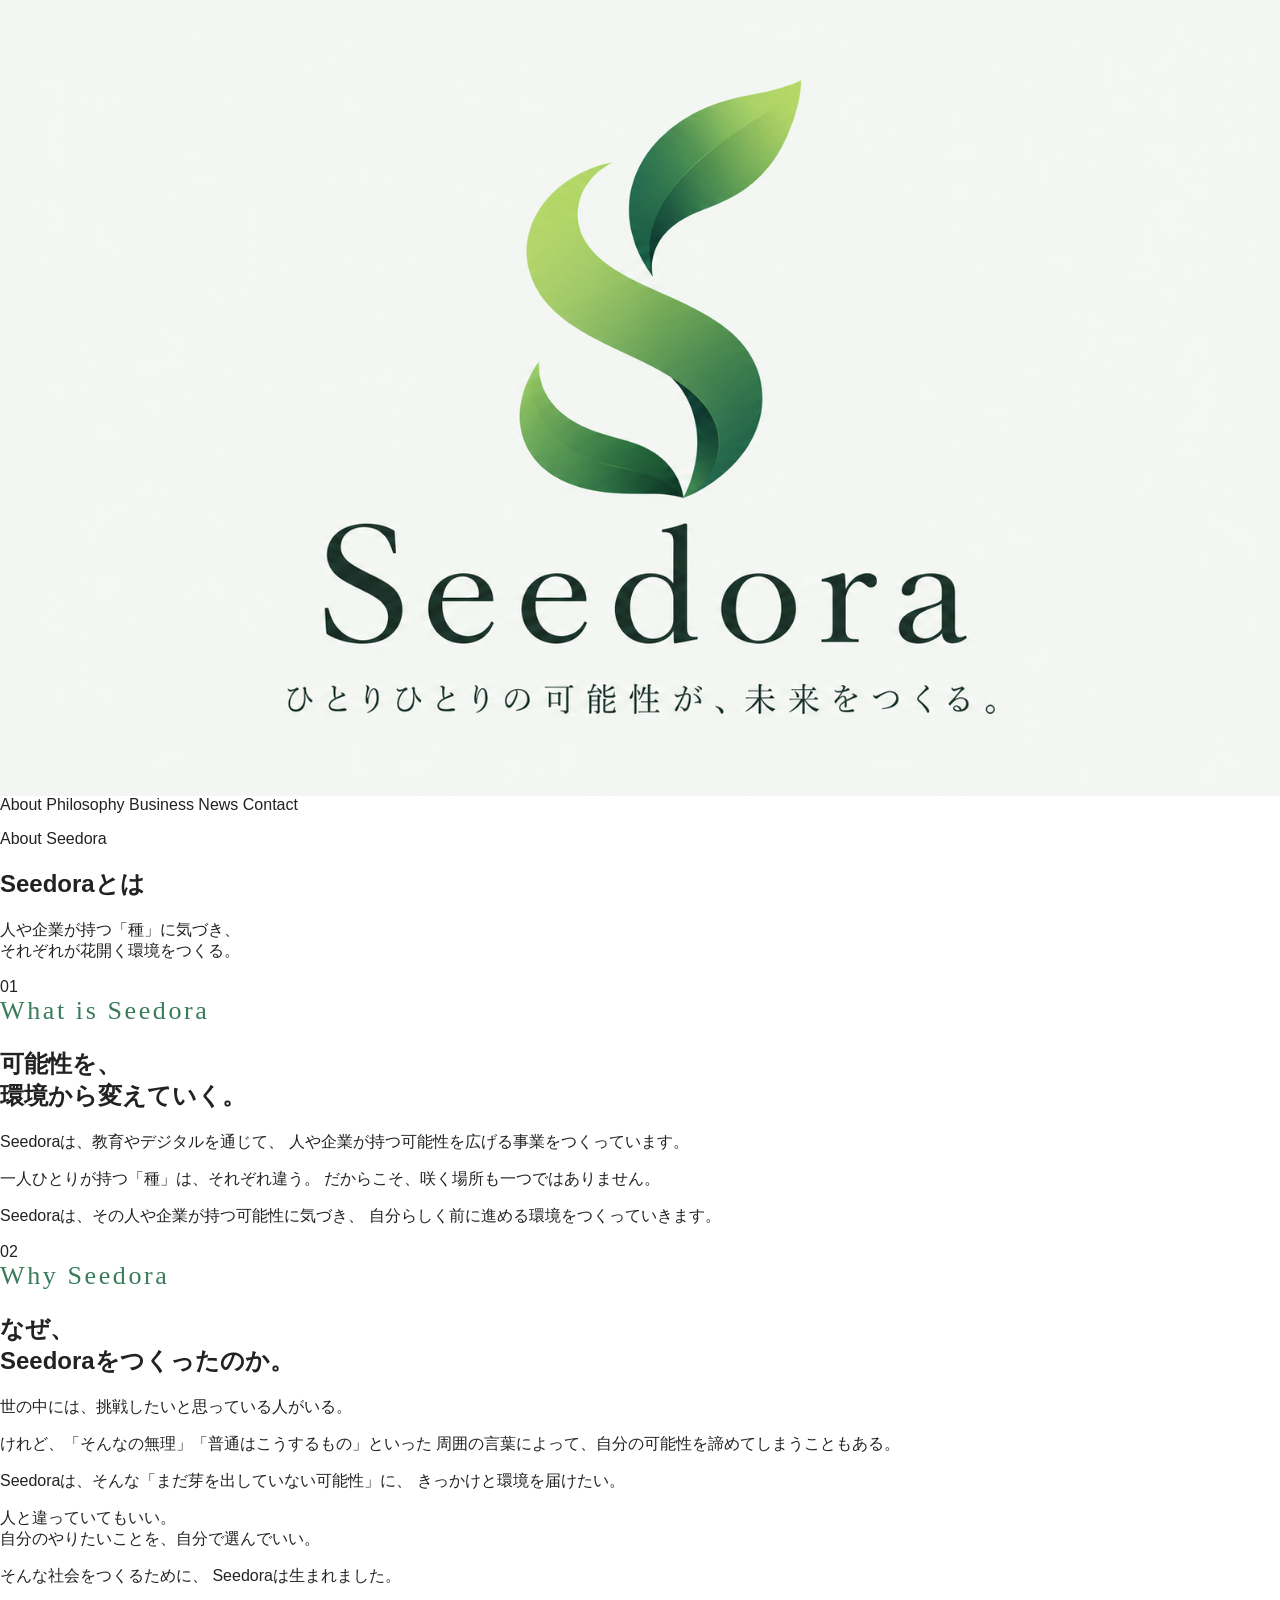
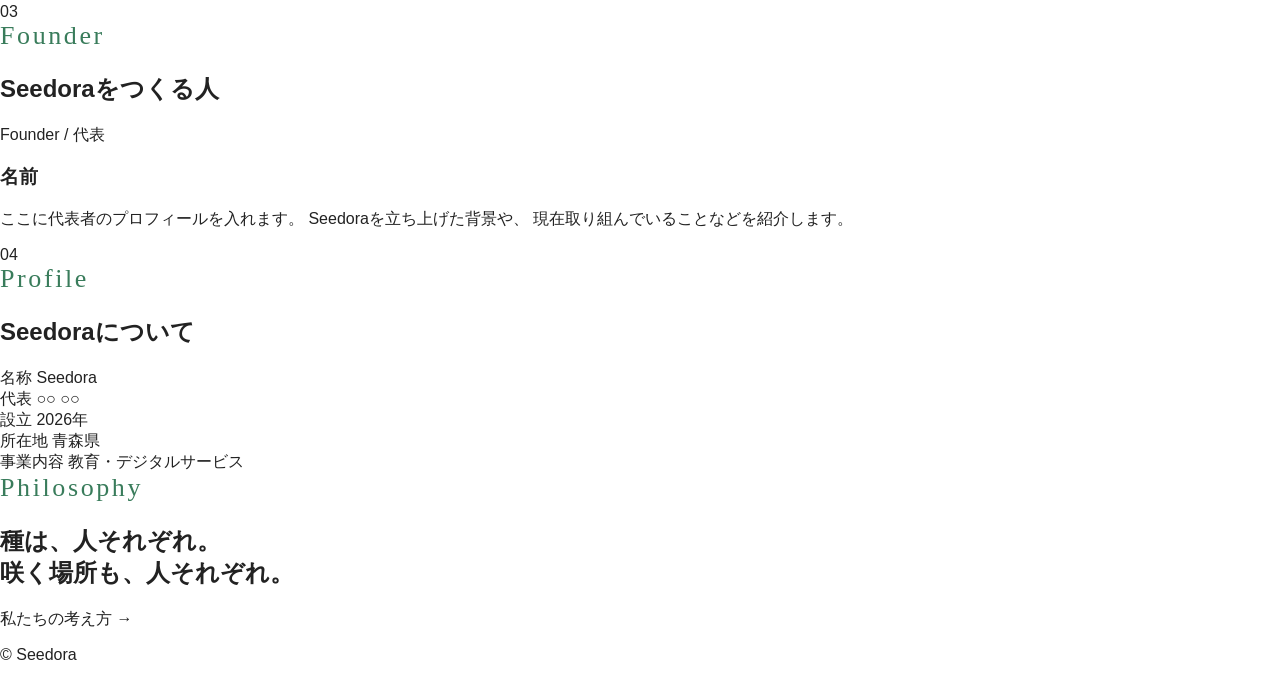
==== about.html @ c8c4588a "Create about.html" ====
<!DOCTYPE html>
<html lang="ja">

<head>
    <meta charset="UTF-8">

    <meta
        name="viewport"
        content="width=device-width, initial-scale=1.0"
    >

    <title>Seedoraとは｜Seedora</title>

    <meta
        name="description"
        content="Seedoraとは。人や企業が持つ可能性に気づき、それぞれが花開く環境をつくるSeedoraについて紹介します。"
    >

    <link rel="stylesheet" href="style.css">
</head>


<body>

    <!-- ==============================
         Header
    ============================== -->

    <header class="site-header">

        <a href="index.html" class="site-logo">
            <img
                src="images/seedora-logo.png"
                alt="Seedora"
            >
        </a>

        <nav class="site-nav">

            <a href="about.html">About</a>

            <a href="philosophy.html">
                Philosophy
            </a>

            <a href="business.html">
                Business
            </a>

            <a href="news.html">
                News
            </a>

            <a href="contact.html">
                Contact
            </a>

        </nav>

    </header>


    <main>

        <!-- ==============================
             About Hero
        ============================== -->

        <section class="about-hero">

            <p class="about-hero-label">
                About Seedora
            </p>

            <h1>
                Seedoraとは
            </h1>

            <p class="about-hero-lead">
                人や企業が持つ「種」に気づき、<br>
                それぞれが花開く環境をつくる。
            </p>

        </section>


        <!-- ==============================
             What is Seedora
        ============================== -->

        <section class="about-intro">

            <div class="about-section-number">
                01
            </div>

            <div class="about-intro-content">

                <p class="section-label">
                    What is Seedora
                </p>

                <h2>
                    可能性を、<br>
                    環境から変えていく。
                </h2>

                <div class="about-text">

                    <p>
                        Seedoraは、教育やデジタルを通じて、
                        人や企業が持つ可能性を広げる事業をつくっています。
                    </p>

                    <p>
                        一人ひとりが持つ「種」は、それぞれ違う。
                        だからこそ、咲く場所も一つではありません。
                    </p>

                    <p>
                        Seedoraは、その人や企業が持つ可能性に気づき、
                        自分らしく前に進める環境をつくっていきます。
                    </p>

                </div>

            </div>

        </section>


        <!-- ==============================
             Why Seedora
        ============================== -->

        <section class="about-why">

            <div class="about-section-number">
                02
            </div>

            <div class="about-why-content">

                <p class="section-label">
                    Why Seedora
                </p>

                <h2>
                    なぜ、<br>
                    Seedoraをつくったのか。
                </h2>

                <div class="about-story">

                    <p>
                        世の中には、挑戦したいと思っている人がいる。
                    </p>

                    <p>
                        けれど、「そんなの無理」「普通はこうするもの」といった
                        周囲の言葉によって、自分の可能性を諦めてしまうこともある。
                    </p>

                    <p>
                        Seedoraは、そんな「まだ芽を出していない可能性」に、
                        きっかけと環境を届けたい。
                    </p>

                    <p>
                        人と違っていてもいい。<br>
                        自分のやりたいことを、自分で選んでいい。
                    </p>

                    <p>
                        そんな社会をつくるために、
                        Seedoraは生まれました。
                    </p>

                </div>

            </div>

        </section>


        <!-- ==============================
             Founder
        ============================== -->

        <section class="about-founder">

            <div class="about-section-number">
                03
            </div>

            <div class="about-founder-content">

                <p class="section-label">
                    Founder
                </p>

                <h2>
                    Seedoraをつくる人
                </h2>

                <div class="founder-profile">

                    <div class="founder-image">

                        <!-- 後で画像を入れる -->

                    </div>

                    <div class="founder-info">

                        <p class="founder-role">
                            Founder / 代表
                        </p>

                        <h3>
                            名前
                        </h3>

                        <p class="founder-text">
                            ここに代表者のプロフィールを入れます。
                            Seedoraを立ち上げた背景や、
                            現在取り組んでいることなどを紹介します。
                        </p>

                    </div>

                </div>

            </div>

        </section>


        <!-- ==============================
             Profile
        ============================== -->

        <section class="about-profile">

            <div class="about-section-number">
                04
            </div>

            <div class="about-profile-content">

                <p class="section-label">
                    Profile
                </p>

                <h2>
                    Seedoraについて
                </h2>

                <div class="profile-table">

                    <div class="profile-row">
                        <span>名称</span>
                        <span>Seedora</span>
                    </div>

                    <div class="profile-row">
                        <span>代表</span>
                        <span>○○ ○○</span>
                    </div>

                    <div class="profile-row">
                        <span>設立</span>
                        <span>2026年</span>
                    </div>

                    <div class="profile-row">
                        <span>所在地</span>
                        <span>青森県</span>
                    </div>

                    <div class="profile-row">
                        <span>事業内容</span>
                        <span>教育・デジタルサービス</span>
                    </div>

                </div>

            </div>

        </section>


        <!-- ==============================
             Philosophy Link
        ============================== -->

        <section class="about-philosophy-link">

            <p class="section-label">
                Philosophy
            </p>

            <h2>
                種は、人それぞれ。<br>
                咲く場所も、人それぞれ。
            </h2>

            <a
                href="philosophy.html"
                class="about-link"
            >
                私たちの考え方
                <span>→</span>
            </a>

        </section>

    </main>


    <!-- ==============================
         Footer
    ============================== -->

    <footer class="site-footer">

        <p>
            © Seedora
        </p>

    </footer>


</body>

</html>
---- style.css ----
/* ==============================
   RESET
============================== */

* {
    box-sizing: border-box;
}

html {
    scroll-behavior: smooth;
}

body {
    margin: 0;
    padding: 0;

    font-family:
        -apple-system,
        BlinkMacSystemFont,
        "Helvetica Neue",
        Arial,
        sans-serif;

    color: #222;
    background: #fff;
}

a {
    color: inherit;
    text-decoration: none;
}

img {
    max-width: 100%;
    display: block;
}



/* ==============================
   HEADER
============================== */

.header {
    position: relative;

    width: 100%;
    height: 76px;

    display: flex;
    align-items: center;

    padding: 0 6%;

    background:#f4f7f3;

    z-index: 1000;
}


.logo img {
    width: 120px;
}


.navigation {
    margin-left: auto;

    display: flex;
    align-items: center;

    gap: 30px;
}


.navigation a {
    font-size: 12px;
    letter-spacing: 0.08em;

    color: #333;

    transition: 0.3s ease;
}


.navigation a:hover {
    color: #397c5b;
}


.header-button {
    margin-left: 30px;

    display: flex;
    align-items: center;
    gap: 15px;

    padding: 10px 18px;

    border: 1px solid #397c5b;
    border-radius: 999px;

    color: #397c5b;

    font-size: 12px;

    transition: 0.3s ease;
}


.header-button:hover {
    background: #397c5b;
    color: #fff;
}


.header-button span {
    font-size: 15px;
}



/* ==============================
   MOBILE MENU
============================== */

.menu-button {
    display: none;

    margin-left: auto;

    width: 42px;
    height: 42px;

    border: none;
    background: transparent;

    padding: 8px;
}


.menu-button span {
    display: block;

    width: 100%;
    height: 1px;

    margin: 6px 0;

    background: #333;
}


.mobile-menu {
    display: none;
}



/* ==============================
   HERO
============================== */

.hero {
    position: relative;

    width: 100%;
    overflow: hidden;
}


.hero picture {
    display: block;
}


.hero picture img {
    width: 100%;
    height: auto;
}


.hero-buttons {
    position: absolute;

    left: 7%;
    bottom: 8%;

    display: flex;

    gap: 14px;
}


.button {
    display: flex;
    align-items: center;
    justify-content: space-between;

    min-width: 180px;

    padding: 13px 20px;

    border-radius: 999px;

    font-size: 12px;

    transition: 0.3s ease;
}


.button span {
    margin-left: 20px;
    font-size: 17px;
}


.button-primary {
    background: #397c5b;
    color: #fff;
}


.button-primary:hover {
    background: #2f684c;
}


.button-secondary {
    background: rgba(255,255,255,0.9);

    border: 1px solid #777;

    color: #333;
}


.button-secondary:hover {
    background: #fff;
}



/* ==============================
   COMMON
============================== */

.section-label {
    margin: 0 0 22px;

    font-family:
        Georgia,
        "Times New Roman",
        serif;

    font-size: 26px;
    font-weight: 400;

    letter-spacing: 0.1em;

    color: #397c5b;
}


.text-link,
.section-more,
.contact-button {
    display: inline-flex;
    align-items: center;
    gap: 20px;

    padding: 11px 18px;

    border: 1px solid #777;
    border-radius: 999px;

    font-size: 12px;

    transition: 0.3s ease;
}


.text-link:hover,
.section-more:hover,
.contact-button:hover {
    background: #397c5b;
    border-color: #397c5b;
    color: #fff;
}
/* ==============================
   ABOUT
============================== */

.home-about {
    position: relative;
    width: 100%;
    height: 720px;
    overflow: hidden;
}


/* ------------------------------
   Image
------------------------------ */

.home-about-image {
    position: absolute;
    inset: 0;

    display: block;

    width: 100%;
    height: 100%;

    z-index: 1;
}

.home-about-image img {
    width: 100%;
    height: 100%;

    display: block;

    object-fit: cover;
}


/* ------------------------------
   Overlay
------------------------------ */

.home-about-overlay {
    position: absolute;
    inset: 0;

    background:
        linear-gradient(
            90deg,
            rgba(0, 0, 0, 0.52) 0%,
            rgba(0, 0, 0, 0.25) 45%,
            rgba(0, 0, 0, 0.05) 100%
        );

    z-index: 2;
}


/* ------------------------------
   Number
------------------------------ */

.about-number {
    position: absolute;

    top: 55px;
    left: 6%;

    font-family:
        Georgia,
        "Times New Roman",
        serif;

    font-size: 16px;

    color: #fff;

    letter-spacing: 0.1em;

    z-index: 5;
}


/* ------------------------------
   Content
------------------------------ */

.home-about-content {
    position: absolute;

    left: 10%;
    top: 50%;

    transform: translateY(-50%);

    z-index: 5;

    color: #fff;
}


/* Label */

.home-about-content .section-label {
    margin: 0 0 25px;

    font-family:
        Georgia,
        "Times New Roman",
        serif;

    font-size: 16px;

    letter-spacing: 0.18em;

    color: #fff;
}


/* Heading */

.home-about-content h2 {
    margin: 0;

    font-family:
        Georgia,
        "Times New Roman",
        serif;

    font-size: clamp(42px, 5vw, 68px);

    line-height: 1.3;

    font-weight: 400;

    color: #fff;
}


/* Lead */

.home-about-content .about-lead {
    margin: 30px 0 0;

    font-size: 15px;

    line-height: 2;

    color: #fff;
}


/* ------------------------------
   Button
------------------------------ */

.home-about-content .about-more {
    display: flex;

    align-items: center;
    justify-content: space-between;

    width: 230px;

    margin-top: 40px;

    padding: 17px 22px;

    border: 1px solid rgba(255, 255, 255, 0.8);

    color: #fff;

    text-decoration: none;

    font-size: 13px;

    letter-spacing: 0.08em;

    transition: 0.3s ease;
}

.home-about-content .about-more span {
    font-size: 19px;

    transition: transform 0.3s ease;
}

.home-about-content .about-more:hover {
    background: #fff;

    color: #397c5b;
}

.home-about-content .about-more:hover span {
    transform: translateX(6px);
}


/* ==============================
   MOBILE
============================== */

@media (max-width: 768px) {

    .home-about {
        height: 680px;
    }


    .home-about-overlay {
        background:
            linear-gradient(
                180deg,
                rgba(0, 0, 0, 0.12) 0%,
                rgba(0, 0, 0, 0.28) 40%,
                rgba(0, 0, 0, 0.68) 100%
            );
    }


    .about-number {
        top: 30px;
        left: 25px;

        font-size: 14px;
    }


    .home-about-content {
        left: 25px;
        right: 25px;

        top: auto;
        bottom: 55px;

        transform: none;
    }


    .home-about-content .section-label {
        margin-bottom: 18px;

        font-size: 13px;
    }


    .home-about-content h2 {
        font-size: 38px;

        line-height: 1.35;
    }


    .home-about-content .about-lead {
        margin-top: 20px;

        font-size: 13px;

        line-height: 1.8;
    }


    .home-about-content .about-more {
        width: 100%;

        margin-top: 28px;

        padding: 17px 20px;
    }

}

/* ==================================================
   PHILOSOPHY
================================================== */

.home-philosophy {

    position: relative;

    width: 100%;

    min-height: 850px;

    padding: 100px 6% 110px;

    background: #f4f7f3;

    overflow: hidden;
}


/* ==================================================
   NUMBER
================================================== */

.philosophy-number {

    position: absolute;

    top: 35px;
    left: 6%;

    font-family:
        Georgia,
        "Times New Roman",
        serif;

    font-size: 16px;

    letter-spacing: 0.12em;

    color: #333;

    z-index: 10;
}


/* ==================================================
   IMAGE AREA
   PC：右側
================================================== */

.philosophy-images {

    position: absolute;

    top: 90px;
    right: 5%;

    width: 52%;

    height: 650px;

    z-index: 2;
}


/* ==================================================
   MAIN IMAGE
================================================== */

.philosophy-image-main {

    position: absolute;

    top: 0;
    right: 0;

    width: 82%;

    aspect-ratio: 3 / 2;

    overflow: hidden;
}


.philosophy-image-main img {

    display: block;

    width: 100%;
    height: 100%;

    object-fit: contain;
}


/* ==================================================
   LEFT SMALL IMAGE
================================================== */

.philosophy-image-left {

    position: absolute;

    top: 245px;
    left: 0;

    width: 43%;

    aspect-ratio: 1499 / 1049;

    overflow: hidden;

    z-index: 3;
}


.philosophy-image-left img {

    display: block;

    width: 100%;
    height: 100%;

    object-fit: contain;
}


/* ==================================================
   RIGHT SMALL IMAGE
================================================== */

.philosophy-image-right {

    position: absolute;

    top: 410px;
    right: 0;

    width: 43%;

    aspect-ratio: 1000 / 700;

    overflow: hidden;

    z-index: 4;
}


.philosophy-image-right img {

    display: block;

    width: 100%;
    height: 100%;

    object-fit: contain;
}


/* ==================================================
   CONTENT
   PC：左側
================================================== */

.home-philosophy-content {

    position: relative;

    z-index: 5;

    width: 43%;

    max-width: 600px;

    padding-top: 65px;
}


/* ==================================================
   LABEL
================================================== */

.home-philosophy-content .section-label {

    margin: 0 0 20px;

    font-family:
        Georgia,
        "Times New Roman",
        serif;

    font-size: 20px;

    letter-spacing: 0.15em;

    color: #397c5b;
}


/* ==================================================
   HEADING
================================================== */

.home-philosophy-content h2 {

    margin: 0;

    font-family:
        Georgia,
        "Times New Roman",
        serif;

    font-size: clamp(42px, 4.2vw, 64px);

    line-height: 1.4;

    font-weight: 400;

    letter-spacing: 0.02em;

    color: #222;
}


/* ==================================================
   LEAD
================================================== */

.philosophy-lead {

    margin: 30px 0 0;

    font-size: 15px;

    line-height: 2;

    color: #444;
}


/* ==================================================
   BUTTON
================================================== */

.philosophy-more {

    display: flex;

    align-items: center;

    justify-content: space-between;

    width: 310px;

    margin-top: 38px;

    padding: 18px 25px;

    border: 1px solid #397c5b;

    background: rgba(255,255,255,0.35);

    color: #397c5b;

    text-decoration: none;

    font-size: 13px;

    letter-spacing: 0.08em;

    transition: 0.3s ease;
}


.philosophy-more span {

    font-size: 21px;

    line-height: 1;
}


.philosophy-more:hover {

    background: #397c5b;

    color: #fff;
}


/* ==================================================
   MOBILE
================================================== */

@media (max-width: 768px) {


    /* ------------------------------------------
       SECTION
    ------------------------------------------ */

    .home-philosophy {

        width: 100%;

        min-height: auto;

        padding: 0 25px 60px;

        background: #f4f7f3;

        overflow: hidden;
    }


    /* ------------------------------------------
       NUMBER
    ------------------------------------------ */

    .philosophy-number {

        position: relative;

        top: auto;
        left: auto;

        padding-top: 8px;

        margin-bottom: 8px;

        font-size: 13px;
    }


    /* ------------------------------------------
       IMAGE AREA
    ------------------------------------------ */

    .philosophy-images {

        position: relative;

        top: auto;
        right: auto;

        width: 100%;

        height: 315px;

        margin: 0;

        display: block;
    }


    /* ------------------------------------------
       MAIN
    ------------------------------------------ */

    .philosophy-image-main {

        position: absolute;

        top: 0;
        right: 0;

        width: 92%;

        aspect-ratio: 3 / 2;

        overflow: hidden;

        z-index: 2;
    }


    /* ------------------------------------------
       LEFT
    ------------------------------------------ */

    .philosophy-image-left {

        position: absolute;

        top: 225px;
        left: 0;

        width: 48%;

        aspect-ratio: 1499 / 1049;

        overflow: hidden;

        z-index: 4;
    }


    /* ------------------------------------------
       RIGHT
    ------------------------------------------ */

    .philosophy-image-right {

        position: absolute;

        top: 225px;
        right: 0;

        width: 48%;

        aspect-ratio: 1000 / 700;

        overflow: hidden;

        z-index: 4;
    }


    /* ------------------------------------------
       IMAGES
    ------------------------------------------ */

    .philosophy-image-main img,
    .philosophy-image-left img,
    .philosophy-image-right img {

        display: block;

        width: 100%;
        height: 100%;

        object-fit: contain;
    }


    /* ------------------------------------------
       CONTENT
    ------------------------------------------ */

    .home-philosophy-content {

        position: relative;

        z-index: 10;

        width: 100%;

        max-width: none;

        margin: 35px 0 0;

        padding: 0;
    }


    /* ------------------------------------------
       LABEL
    ------------------------------------------ */

    .home-philosophy-content .section-label {

        margin: 0 0 10px;

        font-size: 14px;

        letter-spacing: 0.15em;

        color: #397c5b;
    }


    /* ------------------------------------------
       HEADING
    ------------------------------------------ */

    .home-philosophy-content h2 {

        margin: 0;

        font-size: 32px;

        line-height: 1.45;

        letter-spacing: 0.02em;
    }


    /* ------------------------------------------
       LEAD
    ------------------------------------------ */

    .philosophy-lead {

        margin-top: 15px;

        font-size: 12px;

        line-height: 1.8;
    }


    /* ------------------------------------------
       BUTTON
    ------------------------------------------ */

    .philosophy-more {

        width: 100%;

        margin-top: 20px;

        padding: 15px 18px;

        font-size: 12px;
    }

}

/* ==============================
   BUSINESS
============================== */

.home-business {
    width: 100%;
    padding: 100px 6% 110px;
    background: #f4f7f3;
}


/* ==============================
   Business Header
============================== */

.business-header {
    max-width: 1100px;
    margin: 0 auto 55px;
}

.business-header .section-label {
    margin: 0 0 18px;

    font-family: Georgia, "Times New Roman", serif;
    font-size: 18px;
    letter-spacing: 0.15em;

    color: #397c5b;
}

.business-header h2 {
    margin: 0;

    font-family: Georgia, "Times New Roman", serif;
    font-size: 46px;
    line-height: 1.4;
    font-weight: 400;

    color: #222;
}

.business-lead {
    margin: 22px 0 0;

    color: #555;
    font-size: 14px;
    line-height: 2;
}


/* ==============================
   Business Cards
============================== */

.business-cards {
    max-width: 1100px;
    margin: 0 auto;

    display: grid;
    grid-template-columns: repeat(2, minmax(0, 1fr));

    gap: 60px;
}


/* ==============================
   Business Item
============================== */

.business-card {
    width: 100%;

    background: transparent;

    border: none;

    overflow: visible;

    transition: none;
}


/* ==============================
   Image
============================== */

.business-image {
    width: 100%;

    aspect-ratio: 16 / 9;

    overflow: hidden;

    background: #f4f7f3;
}

.business-image img {
    display: block;

    width: 100%;
    height: 100%;

    object-fit: contain;

    transition: transform 0.5s ease;
}

.business-card:hover .business-image img {
    transform: scale(1.02);
}


/* ==============================
   Card Content
============================== */

.business-card-content {
    padding: 25px 5px 0;
}

.business-number {
    margin: 0 0 8px;

    font-family: Georgia, "Times New Roman", serif;

    font-size: 14px;

    letter-spacing: 0.18em;

    color: #397c5b;
}

.business-card h3 {
    margin: 0;

    font-family: Georgia, "Times New Roman", serif;

    font-size: 34px;

    line-height: 1.3;

    font-weight: 400;

    color: #222;
}

.business-category {
    margin: 10px 0 0;

    color: #397c5b;

    font-size: 13px;

    letter-spacing: 0.1em;
}

.business-description {
    max-width: 480px;

    margin: 20px 0 0;

    color: #555;

    font-size: 13px;

    line-height: 2;
}


/* ==============================
   More
============================== */

.business-more {
    display: flex;

    align-items: center;
    justify-content: space-between;

    width: 100%;

    max-width: 480px;

    margin-top: 25px;

    padding: 14px 0;

    border: none;

    border-top: 1px solid #397c5b;

    color: #397c5b;

    background: transparent;

    text-decoration: none;

    font-size: 12px;

    letter-spacing: 0.1em;

    transition: 0.3s ease;
}

.business-more span {
    font-size: 20px;

    transition: transform 0.3s ease;
}

.business-more:hover {
    background: transparent;

    color: #397c5b;
}

.business-more:hover span {
    transform: translateX(6px);
}

/* ==============================
   Mobile
============================== */

@media (max-width: 768px) {

    .home-business {
        padding: 70px 25px 80px;
    }

    .business-header {
        margin-bottom: 35px;
    }

    .business-header .section-label {
        margin-bottom: 10px;
        font-size: 14px;
    }

    .business-header h2 {
        font-size: 32px;
        line-height: 1.5;
    }

    .business-lead {
        margin-top: 16px;
        font-size: 12px;
        line-height: 1.9;
    }


    /* スマホは1枚ずつ */

    .business-cards {
        display: grid;

        grid-template-columns: 1fr;

        gap: 25px;
    }


    .business-card-content {
        padding: 25px 22px 28px;
    }

    .business-number {
        font-size: 12px;
    }

    .business-card h3 {
        font-size: 27px;
    }

    .business-category {
        font-size: 11px;
    }

    .business-description {
        font-size: 12px;
        line-height: 1.9;
    }

    .business-more {
        margin-top: 20px;

        padding: 13px 16px;

        font-size: 11px;
    }

}
/* ==============================
   NEWS
============================== */

.home-news {
    padding: 110px 7.5%;

    background: #f7f8f5;
}


.home-news-inner {
    max-width: 1150px;

    margin: 0 auto;
}


.home-news-heading h2 {
    margin: 0 0 45px;

    font-family: Georgia, serif;

    font-size: 36px;

    font-weight: 400;
}


.news-list {
    border-top: 1px solid #ddd;
}


.news-item {
    display: grid;

    grid-template-columns: 120px 140px 1fr 30px;

    align-items: center;

    gap: 20px;

    padding: 25px 10px;

    border-bottom: 1px solid #ddd;

    transition: 0.3s ease;
}


.news-item:hover {
    padding-left: 20px;
}


.news-date {
    font-size: 12px;
    color: #777;
}


.news-category {
    font-size: 10px;

    letter-spacing: 0.1em;

    color: #397c5b;
}


.news-title {
    font-size: 13px;
}


.news-arrow {
    font-size: 17px;
}



/* ==============================
   CONTACT
============================== */

.home-contact {
    padding: 140px 7.5%;

    background: #f4f7f3;
}


.home-contact-inner {
    max-width: 800px;

    margin: 0 auto;

    text-align: center;
}


.home-contact-inner .section-label {
    margin-bottom: 25px;
}


.home-contact h2 {
    margin: 0 0 25px;

    font-family: Georgia, serif;

    font-size: 40px;

    font-weight: 400;

    line-height: 1.6;
}


.home-contact p {
    margin: 0 0 35px;

    color: #666;

    font-size: 13px;
}



/* ==============================
   FOOTER
============================== */

.footer {
    padding: 55px 7.5%;

    background: #f4f7f3;
}


.footer-inner {
    max-width: 1150px;

    margin: 0 auto;
}


.footer-logo img {
    width: 130px;
}


.footer-navigation {
    display: flex;

    gap: 28px;

    margin-top: 35px;
}


.footer-navigation a {
    font-size: 11px;

    color: #555;
}


.copyright {
    margin: 35px 0 0;

    color: #999;

    font-size: 10px;
}



/* ==============================
   MOBILE
============================== */

@media (max-width: 768px) {


    .header {
        height: 65px;

        padding: 0 6%;
    }


    .logo img {
        width: 100px;
    }


    .navigation,
    .header-button {
        display: none;
    }


    .menu-button {
        display: block;
    }


    .mobile-menu {
        position: absolute;

        top: 65px;
        left: 0;

        width: 100%;

        padding: 20px 7% 30px;

        background: #fff;

        border-top: 1px solid #eee;

        box-shadow: 0 10px 25px rgba(0,0,0,0.05);
    }


    .mobile-menu.active {
        display: flex;

        flex-direction: column;

        gap: 22px;
    }


    .mobile-menu a {
        font-size: 13px;
    }


    /* HERO */

    .hero-buttons {
        left: 7%;
        right: 7%;
        bottom: 22px;

        flex-direction: column;

        gap: 10px;
    }


    .button {
        width: 100%;

        min-width: 0;

        padding: 13px 18px;

        font-size: 12px;
    }


    /* COMMON */

    .section-label {
        font-size: 28px;

        margin-bottom: 25px;
    }


    /* ABOUT */

    .home-about {
        padding: 80px 7%;
    }


    .home-section-inner {
        display: block;
    }


    .home-section-heading h2 {
        font-size: 28px;

        line-height: 1.7;

        margin-bottom: 40px;
    }


    .home-section-content p {
        font-size: 13px;

        line-height: 2.1;
    }


/* ==============================
   PHILOSOPHY
   MOBILE
============================== */

@media (max-width: 768px) {

    .home-philosophy {
        padding: 50px 25px 65px;
    }


    /* ------------------------------
       全体
    ------------------------------ */

    .philosophy-inner {
        display: flex;
        flex-direction: column;
    }


    /* ------------------------------
       画像
       スマホでは必ず上
    ------------------------------ */

    .philosophy-images {
        order: 1;

        position: relative;

        width: 100%;
        height: 315px;

        margin-bottom: 35px;
    }


    /* メイン画像 */

    .philosophy-image-main {
        position: absolute;

        top: 0;
        right: 0;

        width: 92%;
        height: 235px;

        overflow: hidden;
    }


    /* 左下 */

    .philosophy-image-left {
        position: absolute;

        left: 0;
        bottom: 0;

        width: 48%;
        height: 125px;

        z-index: 3;
    }


    /* 右下 */

    .philosophy-image-right {
        position: absolute;

        right: 0;
        bottom: -5px;

        width: 48%;
        height: 125px;

        z-index: 3;
    }


    /* 画像を切らない */

    .philosophy-image-main img,
    .philosophy-image-left img,
    .philosophy-image-right img {
        width: 100%;
        height: 100%;

        display: block;

        object-fit: contain;
    }


    /* ------------------------------
       文章
       スマホでは画像の下
    ------------------------------ */

    .home-philosophy-content {
        order: 2;

        margin: 0;

        max-width: none;
    }


    .philosophy-heading .section-label {
        margin-bottom: 10px;

        font-size: 14px;

        color: #397c5b;
    }


    .philosophy-heading h2 {

        font-size: 30px;

        line-height: 1.55;

        margin: 0 0 28px;

        letter-spacing: 0.02em;
    }


    .philosophy-content p {

        font-size: 13px;

        line-height: 1.9;

        margin-bottom: 10px;
    }


    /* ------------------------------
       ボタン
    ------------------------------ */

    .philosophy-more {

        width: 100%;

        margin-top: 25px;

        padding: 15px 18px;

        font-size: 12px;
    }

}

    /* BUSINESS */

    .home-business {
        padding: 85px 7%;
    }


    .home-business-heading {
        margin-bottom: 40px;
    }


    .home-business-heading h2 {
        font-size: 28px;

        line-height: 1.7;
    }


    .home-business-heading > p:last-child {
        font-size: 13px;

        line-height: 2.1;
    }


    .business-item {
        grid-template-columns: 45px 1fr 25px;

        gap: 15px;

        padding: 28px 5px;
    }


    .business-item-content h3 {
        font-size: 23px;
    }


    .business-item-content span {
        font-size: 12px;
    }


    /* NEWS */

    .home-news {
        padding: 80px 7%;
    }


    .home-news-heading h2 {
        font-size: 28px;
    }


    .news-item {
        grid-template-columns: 1fr 25px;

        gap: 8px;
    }


    .news-date,
    .news-category {
        grid-column: 1;
    }


    .news-title {
        grid-column: 1;

        font-size: 13px;

        line-height: 1.7;
    }


    .news-arrow {
        grid-column: 2;

        grid-row: 1 / 4;
    }


    /* CONTACT */

    .home-contact {
        padding: 100px 7%;
    }


    .home-contact h2 {
        font-size: 29px;

        line-height: 1.7;
    }


    /* FOOTER */

    .footer {
        padding: 45px 7%;
    }


    .footer-navigation {
        flex-direction: column;

        gap: 17px;

        margin-top: 30px;
    }

}
/* =========================================
   PC版 Philosophy 調整
   スマホには影響させない
========================================= */

@media (min-width: 769px) {

    .home-philosophy {
        min-height: 820px;
        padding: 100px 6% 100px;
    }

    .philosophy-images {
        top: 105px;
        right: 6%;
        width: 48%;
        max-width: 680px;
        height: 610px;
    }

    .philosophy-image-main {
        top: 0;
        right: 0;
        width: 84%;
        aspect-ratio: 3 / 2;
    }

    .philosophy-image-left {
    top: 360px;
    left: 0;
    width: 50%;
    aspect-ratio: 1499 / 1049;
}

.philosophy-image-right {
    top: 360px;
    right: 0;
    width: 40%;
    aspect-ratio: 1000 / 700;
}
    }

    .home-philosophy-content {
        width: 42%;
        max-width: 560px;
        padding-top: 85px;
    }

    .home-philosophy-content h2 {
        font-size: clamp(42px, 4vw, 60px);
        line-height: 1.45;
    }

    .philosophy-lead {
        margin-top: 28px;
        font-size: 15px;
        line-height: 2;
    }

    .philosophy-more {
        width: 300px;
        margin-top: 36px;
    }

}
/* =========================================
   Philosophy｜スマホ文字調整
   ※画像の位置・サイズは一切変更しない
========================================= */

@media (max-width: 768px) {

    .home-philosophy-content {
        margin: 0;
        padding: 0;
    }

    .home-philosophy-content .section-label {
        margin: 0 0 14px;
        font-size: 14px;
        line-height: 1.4;
    }

    .home-philosophy-content h2 {
        margin: 0 0 20px;
        font-size: 25px;
        line-height: 1.45;
        letter-spacing: 0.01em;
    }

    .philosophy-lead {
        margin: 0 0 20px;
        font-size: 12px;
        line-height: 1.8;
    }

    .philosophy-more {
        width: 100%;
        margin-top: 0;
        padding: 15px 18px;
        font-size: 12px;
    }

}
@media (max-width: 768px) {

    /* Philosophy：文字だけ調整 */
    .philosophy-heading h2 {
        font-size: 24px !important;
        line-height: 1.4 !important;
        margin: 0 0 20px !important;
        letter-spacing: 0.01em !important;
    }

    .philosophy-heading .section-label {
        font-size: 13px !important;
        margin-bottom: 12px !important;
    }

    .philosophy-content p {
        font-size: 12px !important;
        line-height: 1.7 !important;
    }

    .philosophy-more {
        margin-top: 18px !important;
        padding: 14px 18px !important;
        font-size: 12px !important;
    }

}
@media (max-width: 768px) {

    .home-philosophy-content {
        width: 100% !important;
        max-width: none !important;
        margin: 0 !important;
        padding: 0 !important;
    }

    .home-philosophy-content h2 {
        display: block !important;
        width: 100% !important;
        max-width: none !important;

        font-size: 30px !important;
        line-height: 1.45 !important;
        letter-spacing: 0 !important;

        margin: 0 0 28px !important;
        padding: 0 !important;

        white-space: normal !important;
        word-break: normal !important;
        overflow-wrap: normal !important;
    }

}
/* Philosophy 見出しの改行をHTML指定どおりにする */

.home-philosophy-content h2 {
    white-space: nowrap;
}

@media (max-width: 768px) {

    .home-philosophy-content h2 {
        font-size: 30px !important;
        line-height: 1.5 !important;
        white-space: nowrap !important;
    }

}
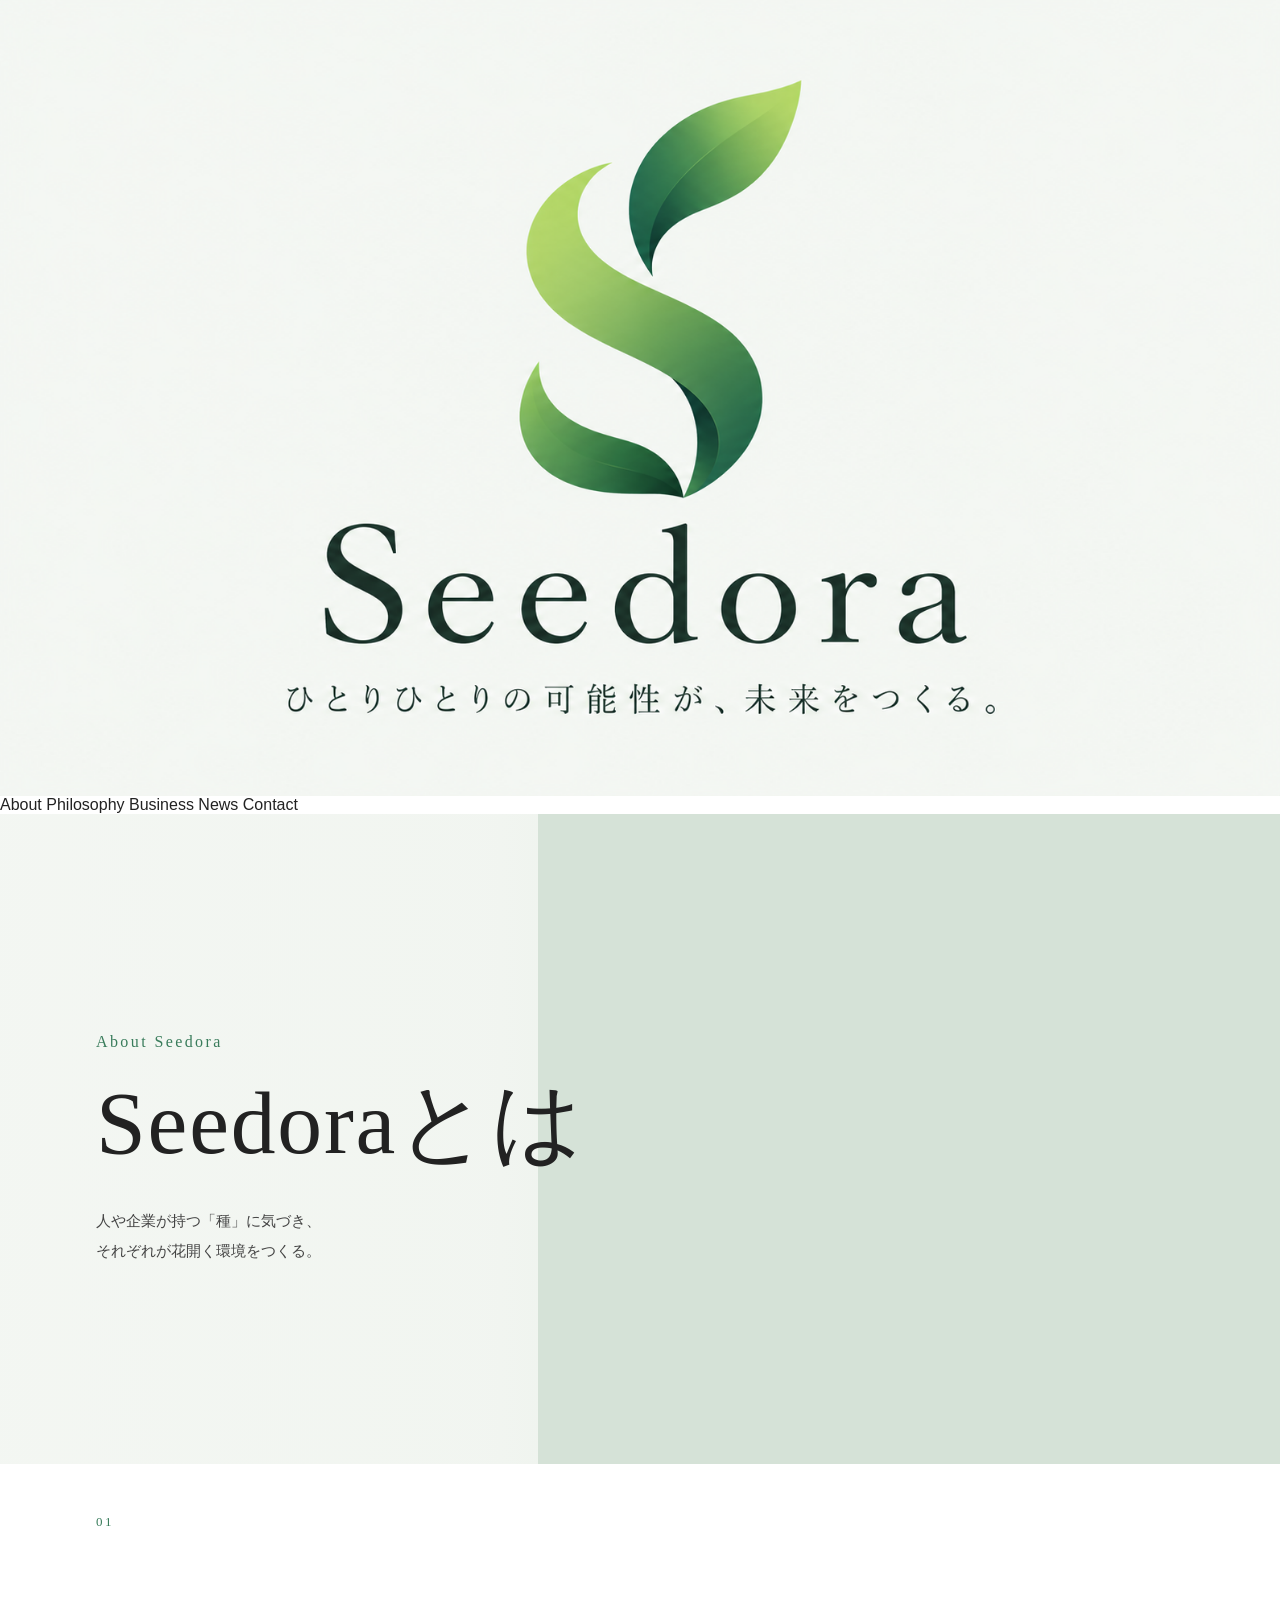
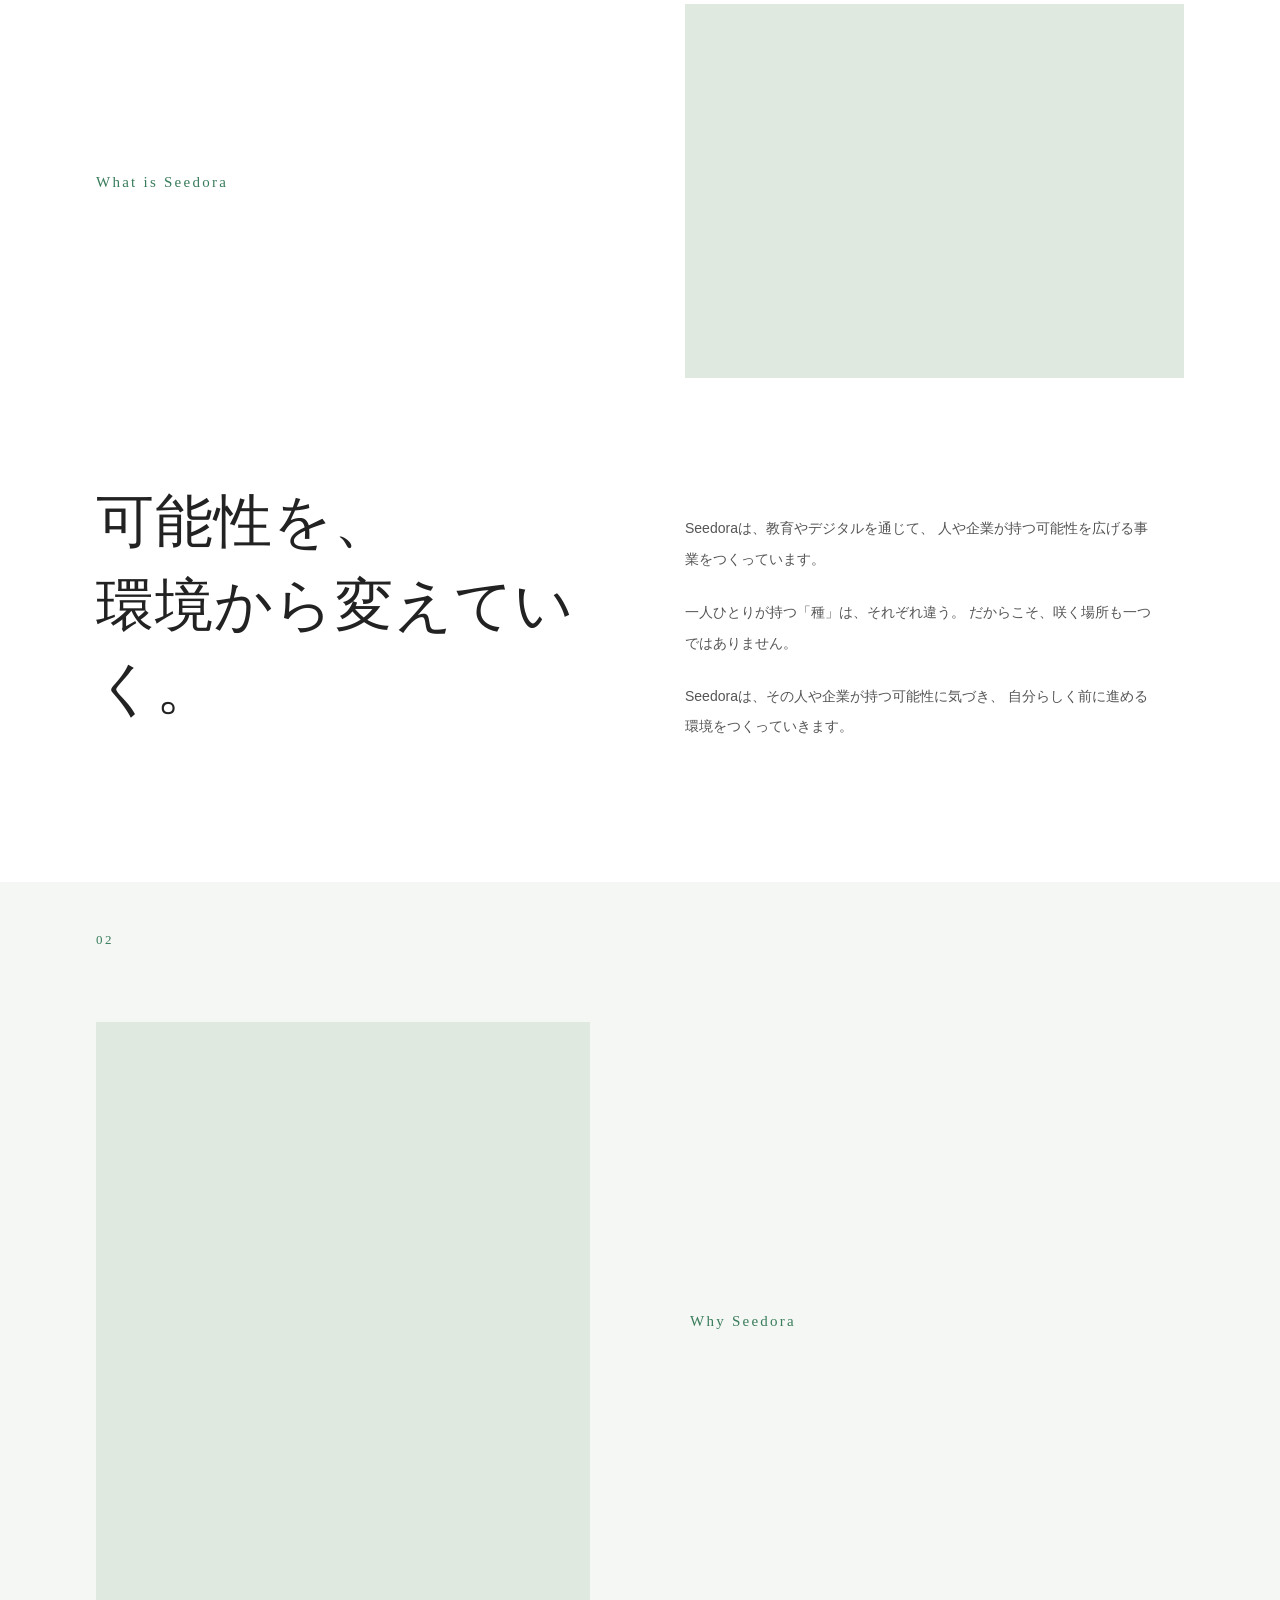
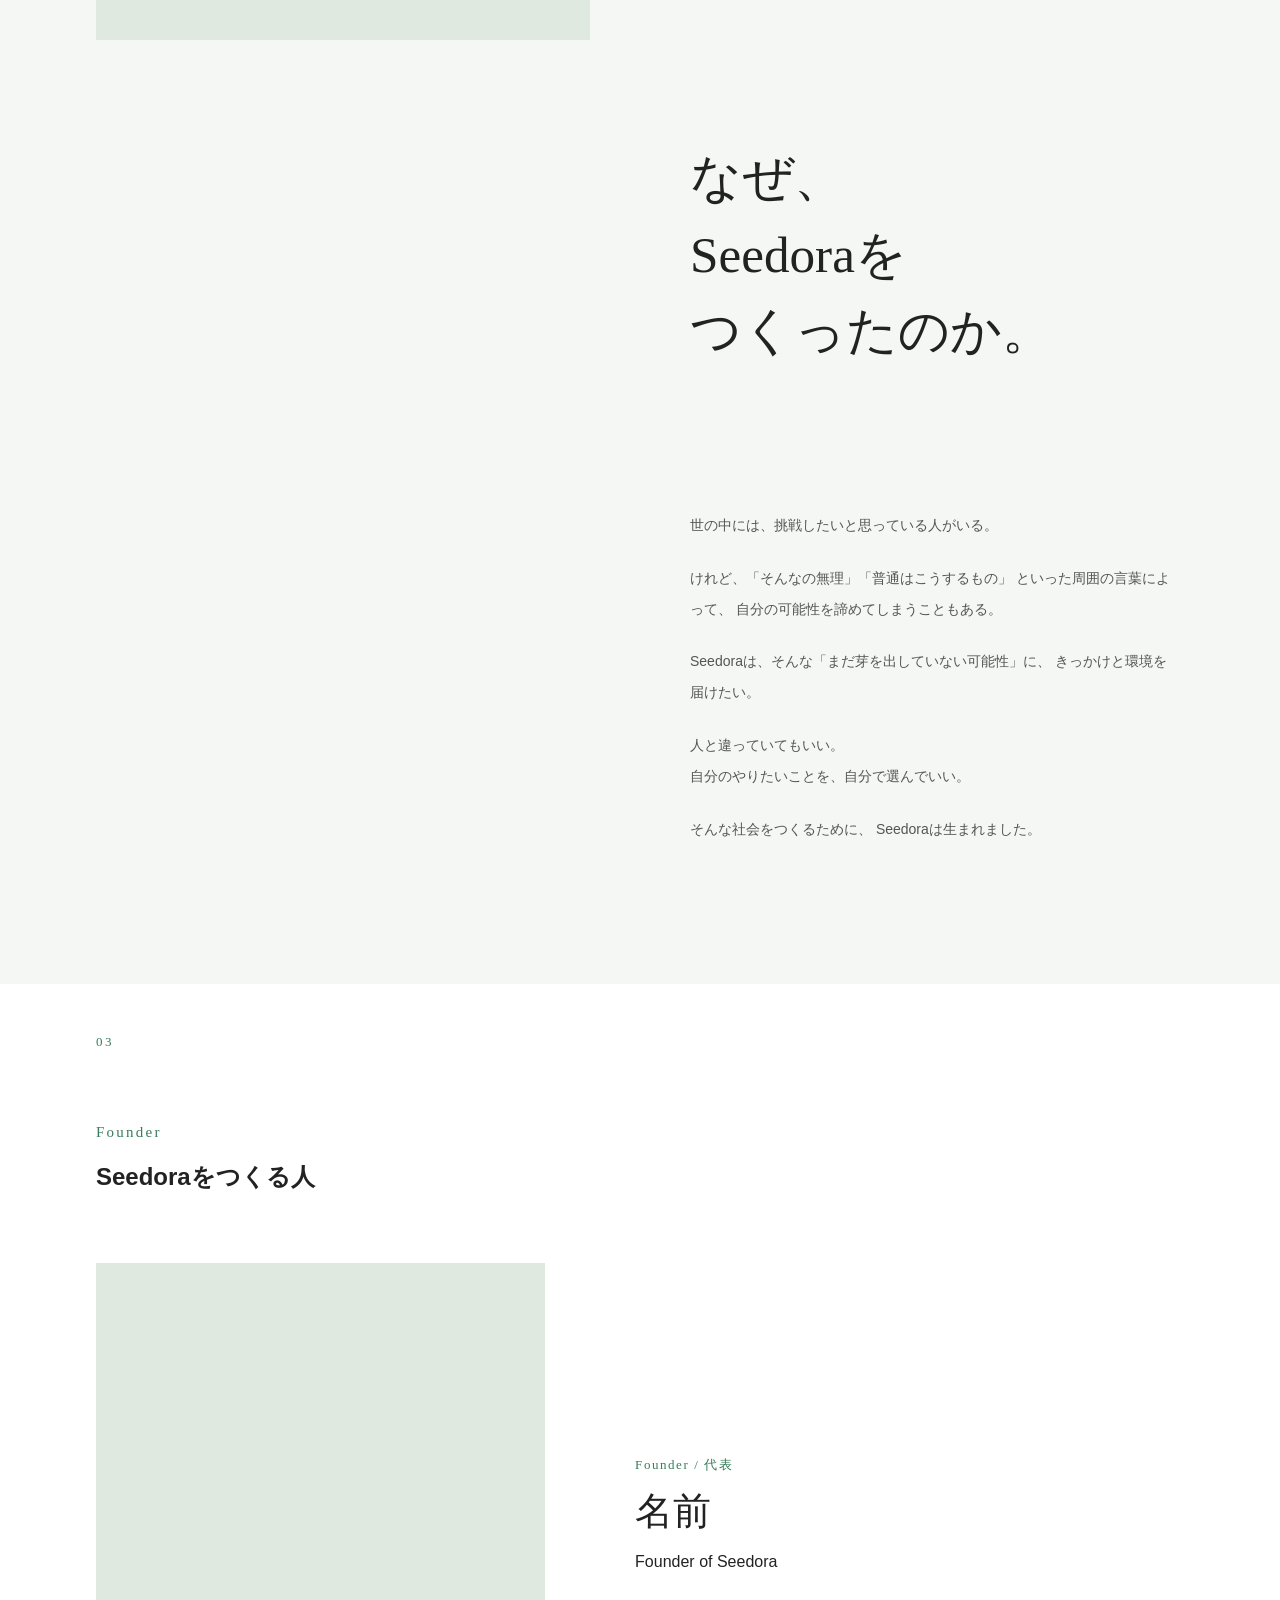
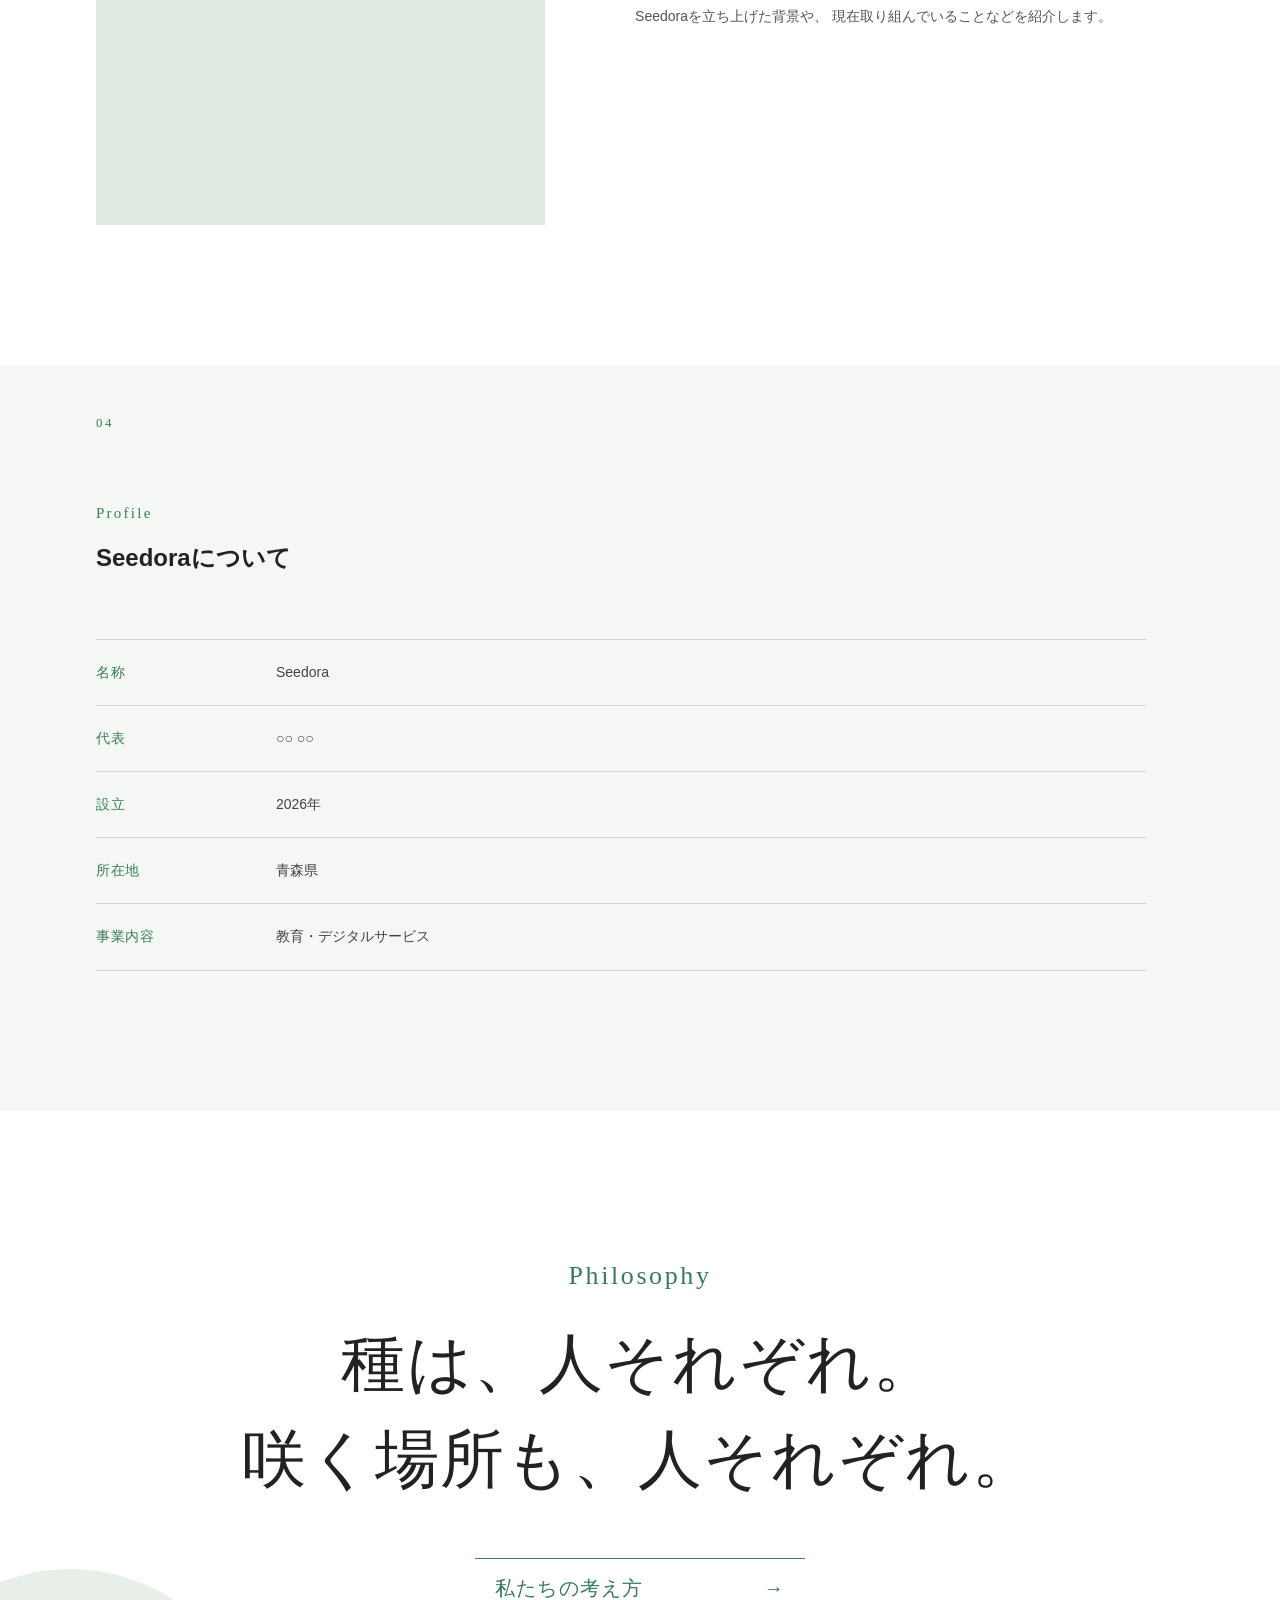
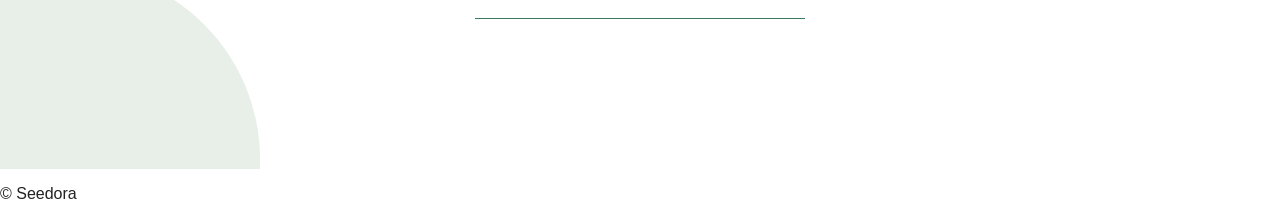
==== commit 2fca6b82: "Update about.html" ====
--- a/about.html
+++ b/about.html
@@ -2,6 +2,7 @@
 <html lang="ja">
 
 <head>
+
     <meta charset="UTF-8">
 
     <meta
@@ -13,322 +14,478 @@
 
     <meta
         name="description"
-        content="Seedoraとは。人や企業が持つ可能性に気づき、それぞれが花開く環境をつくるSeedoraについて紹介します。"
+        content="Seedoraとは。人や企業が持つ「種」に気づき、それぞれが花開く環境をつくるSeedoraについて紹介します。"
     >
 
     <link rel="stylesheet" href="style.css">
+
 </head>
 
 
 <body>
 
-    <!-- ==============================
-         Header
-    ============================== -->
-
-    <header class="site-header">
-
-        <a href="index.html" class="site-logo">
-            <img
-                src="images/seedora-logo.png"
-                alt="Seedora"
-            >
+
+<!-- =====================================================
+     HEADER
+===================================================== -->
+
+<header class="site-header">
+
+    <a href="index.html" class="site-logo">
+
+        <img
+            src="images/seedora-logo.png"
+            alt="Seedora"
+        >
+
+    </a>
+
+
+    <nav class="site-nav">
+
+        <a href="about.html">
+            About
         </a>
 
-        <nav class="site-nav">
-
-            <a href="about.html">About</a>
-
-            <a href="philosophy.html">
-                Philosophy
-            </a>
-
-            <a href="business.html">
-                Business
-            </a>
-
-            <a href="news.html">
-                News
-            </a>
-
-            <a href="contact.html">
-                Contact
-            </a>
-
-        </nav>
-
-    </header>
-
-
-    <main>
-
-        <!-- ==============================
-             About Hero
-        ============================== -->
-
-        <section class="about-hero">
-
-            <p class="about-hero-label">
-                About Seedora
+        <a href="philosophy.html">
+            Philosophy
+        </a>
+
+        <a href="business.html">
+            Business
+        </a>
+
+        <a href="news.html">
+            News
+        </a>
+
+        <a href="contact.html">
+            Contact
+        </a>
+
+    </nav>
+
+</header>
+
+
+
+<main>
+
+
+<!-- =====================================================
+     HERO
+===================================================== -->
+
+<section class="about-hero">
+
+    <div class="about-hero-image">
+        <!-- 後で画像を入れる -->
+    </div>
+
+
+    <div class="about-hero-content">
+
+        <p class="about-hero-label">
+            About Seedora
+        </p>
+
+        <h1>
+            Seedoraとは
+        </h1>
+
+        <div class="about-hero-line"></div>
+
+        <p class="about-hero-lead">
+            人や企業が持つ「種」に気づき、<br>
+            それぞれが花開く環境をつくる。
+        </p>
+
+    </div>
+
+</section>
+
+
+
+<!-- =====================================================
+     01 WHAT IS SEEDORA
+===================================================== -->
+
+<section class="about-intro">
+
+    <div class="about-section-number">
+        01
+    </div>
+
+
+    <div class="about-intro-inner">
+
+
+        <!-- TEXT -->
+
+        <div class="about-intro-content">
+
+            <p class="section-label">
+                What is Seedora
             </p>
 
-            <h1>
-                Seedoraとは
-            </h1>
-
-            <p class="about-hero-lead">
-                人や企業が持つ「種」に気づき、<br>
-                それぞれが花開く環境をつくる。
+            <h2>
+                可能性を、<br>
+                環境から変えていく。
+            </h2>
+
+            <div class="about-text">
+
+                <p>
+                    Seedoraは、教育やデジタルを通じて、
+                    人や企業が持つ可能性を広げる事業をつくっています。
+                </p>
+
+                <p>
+                    一人ひとりが持つ「種」は、それぞれ違う。
+                    だからこそ、咲く場所も一つではありません。
+                </p>
+
+                <p>
+                    Seedoraは、その人や企業が持つ可能性に気づき、
+                    自分らしく前に進める環境をつくっていきます。
+                </p>
+
+            </div>
+
+        </div>
+
+
+        <!-- IMAGE -->
+
+        <div class="about-intro-image">
+
+            <!-- 後で画像を入れる -->
+
+        </div>
+
+
+    </div>
+
+</section>
+
+
+
+<!-- =====================================================
+     02 WHY SEEDORA
+===================================================== -->
+
+<section class="about-why">
+
+    <div class="about-section-number">
+        02
+    </div>
+
+
+    <div class="about-why-inner">
+
+
+        <!-- IMAGE -->
+
+        <div class="about-why-image">
+
+            <!-- 後で画像を入れる -->
+
+        </div>
+
+
+        <!-- TEXT -->
+
+        <div class="about-why-content">
+
+            <p class="section-label">
+                Why Seedora
             </p>
 
-        </section>
-
-
-        <!-- ==============================
-             What is Seedora
-        ============================== -->
-
-        <section class="about-intro">
-
-            <div class="about-section-number">
-                01
-            </div>
-
-            <div class="about-intro-content">
-
-                <p class="section-label">
-                    What is Seedora
-                </p>
-
-                <h2>
-                    可能性を、<br>
-                    環境から変えていく。
-                </h2>
-
-                <div class="about-text">
-
-                    <p>
-                        Seedoraは、教育やデジタルを通じて、
-                        人や企業が持つ可能性を広げる事業をつくっています。
-                    </p>
-
-                    <p>
-                        一人ひとりが持つ「種」は、それぞれ違う。
-                        だからこそ、咲く場所も一つではありません。
-                    </p>
-
-                    <p>
-                        Seedoraは、その人や企業が持つ可能性に気づき、
-                        自分らしく前に進める環境をつくっていきます。
-                    </p>
+            <h2>
+                なぜ、<br>
+                Seedoraを<br>
+                つくったのか。
+            </h2>
+
+
+            <div class="about-story">
+
+                <p>
+                    世の中には、挑戦したいと思っている人がいる。
+                </p>
+
+                <p>
+                    けれど、「そんなの無理」「普通はこうするもの」
+                    といった周囲の言葉によって、
+                    自分の可能性を諦めてしまうこともある。
+                </p>
+
+                <p>
+                    Seedoraは、そんな「まだ芽を出していない可能性」に、
+                    きっかけと環境を届けたい。
+                </p>
+
+                <p>
+                    人と違っていてもいい。<br>
+                    自分のやりたいことを、自分で選んでいい。
+                </p>
+
+                <p>
+                    そんな社会をつくるために、
+                    Seedoraは生まれました。
+                </p>
+
+            </div>
+
+        </div>
+
+    </div>
+
+</section>
+
+
+
+<!-- =====================================================
+     03 FOUNDER
+===================================================== -->
+
+<section class="about-founder">
+
+    <div class="about-section-number">
+        03
+    </div>
+
+
+    <div class="about-founder-inner">
+
+        <div class="about-founder-heading">
+
+            <p class="section-label">
+                Founder
+            </p>
+
+            <h2>
+                Seedoraをつくる人
+            </h2>
+
+        </div>
+
+
+        <div class="founder-profile">
+
+
+            <!-- IMAGE -->
+
+            <div class="founder-image">
+
+                <!-- 後で代表者の写真を入れる -->
+
+            </div>
+
+
+            <!-- PROFILE -->
+
+            <div class="founder-info">
+
+                <p class="founder-role">
+                    Founder / 代表
+                </p>
+
+                <h3>
+                    名前
+                </h3>
+
+                <p class="founder-name-en">
+                    Founder of Seedora
+                </p>
+
+                <p class="founder-text">
+                    Seedoraを立ち上げた背景や、
+                    現在取り組んでいることなどを紹介します。
+                </p>
+
+            </div>
+
+        </div>
+
+    </div>
+
+</section>
+
+
+
+<!-- =====================================================
+     04 PROFILE
+===================================================== -->
+
+<section class="about-profile">
+
+    <div class="about-section-number">
+        04
+    </div>
+
+
+    <div class="about-profile-inner">
+
+
+        <!-- TEXT -->
+
+        <div class="about-profile-heading">
+
+            <p class="section-label">
+                Profile
+            </p>
+
+            <h2>
+                Seedoraについて
+            </h2>
+
+        </div>
+
+
+        <div class="about-profile-layout">
+
+
+            <!-- TABLE -->
+
+            <div class="profile-table">
+
+
+                <div class="profile-row">
+
+                    <span>
+                        名称
+                    </span>
+
+                    <span>
+                        Seedora
+                    </span>
 
                 </div>
 
-            </div>
-
-        </section>
-
-
-        <!-- ==============================
-             Why Seedora
-        ============================== -->
-
-        <section class="about-why">
-
-            <div class="about-section-number">
-                02
-            </div>
-
-            <div class="about-why-content">
-
-                <p class="section-label">
-                    Why Seedora
-                </p>
-
-                <h2>
-                    なぜ、<br>
-                    Seedoraをつくったのか。
-                </h2>
-
-                <div class="about-story">
-
-                    <p>
-                        世の中には、挑戦したいと思っている人がいる。
-                    </p>
-
-                    <p>
-                        けれど、「そんなの無理」「普通はこうするもの」といった
-                        周囲の言葉によって、自分の可能性を諦めてしまうこともある。
-                    </p>
-
-                    <p>
-                        Seedoraは、そんな「まだ芽を出していない可能性」に、
-                        きっかけと環境を届けたい。
-                    </p>
-
-                    <p>
-                        人と違っていてもいい。<br>
-                        自分のやりたいことを、自分で選んでいい。
-                    </p>
-
-                    <p>
-                        そんな社会をつくるために、
-                        Seedoraは生まれました。
-                    </p>
+
+                <div class="profile-row">
+
+                    <span>
+                        代表
+                    </span>
+
+                    <span>
+                        ○○ ○○
+                    </span>
 
                 </div>
 
-            </div>
-
-        </section>
-
-
-        <!-- ==============================
-             Founder
-        ============================== -->
-
-        <section class="about-founder">
-
-            <div class="about-section-number">
-                03
-            </div>
-
-            <div class="about-founder-content">
-
-                <p class="section-label">
-                    Founder
-                </p>
-
-                <h2>
-                    Seedoraをつくる人
-                </h2>
-
-                <div class="founder-profile">
-
-                    <div class="founder-image">
-
-                        <!-- 後で画像を入れる -->
-
-                    </div>
-
-                    <div class="founder-info">
-
-                        <p class="founder-role">
-                            Founder / 代表
-                        </p>
-
-                        <h3>
-                            名前
-                        </h3>
-
-                        <p class="founder-text">
-                            ここに代表者のプロフィールを入れます。
-                            Seedoraを立ち上げた背景や、
-                            現在取り組んでいることなどを紹介します。
-                        </p>
-
-                    </div>
+
+                <div class="profile-row">
+
+                    <span>
+                        設立
+                    </span>
+
+                    <span>
+                        2026年
+                    </span>
 
                 </div>
 
-            </div>
-
-        </section>
-
-
-        <!-- ==============================
-             Profile
-        ============================== -->
-
-        <section class="about-profile">
-
-            <div class="about-section-number">
-                04
-            </div>
-
-            <div class="about-profile-content">
-
-                <p class="section-label">
-                    Profile
-                </p>
-
-                <h2>
-                    Seedoraについて
-                </h2>
-
-                <div class="profile-table">
-
-                    <div class="profile-row">
-                        <span>名称</span>
-                        <span>Seedora</span>
-                    </div>
-
-                    <div class="profile-row">
-                        <span>代表</span>
-                        <span>○○ ○○</span>
-                    </div>
-
-                    <div class="profile-row">
-                        <span>設立</span>
-                        <span>2026年</span>
-                    </div>
-
-                    <div class="profile-row">
-                        <span>所在地</span>
-                        <span>青森県</span>
-                    </div>
-
-                    <div class="profile-row">
-                        <span>事業内容</span>
-                        <span>教育・デジタルサービス</span>
-                    </div>
+
+                <div class="profile-row">
+
+                    <span>
+                        所在地
+                    </span>
+
+                    <span>
+                        青森県
+                    </span>
 
                 </div>
 
-            </div>
-
-        </section>
-
-
-        <!-- ==============================
-             Philosophy Link
-        ============================== -->
-
-        <section class="about-philosophy-link">
-
-            <p class="section-label">
-                Philosophy
-            </p>
-
-            <h2>
-                種は、人それぞれ。<br>
-                咲く場所も、人それぞれ。
-            </h2>
-
-            <a
-                href="philosophy.html"
-                class="about-link"
-            >
-                私たちの考え方
-                <span>→</span>
-            </a>
-
-        </section>
-
-    </main>
-
-
-    <!-- ==============================
-         Footer
-    ============================== -->
-
-    <footer class="site-footer">
-
-        <p>
-            © Seedora
-        </p>
-
-    </footer>
+
+                <div class="profile-row">
+
+                    <span>
+                        事業内容
+                    </span>
+
+                    <span>
+                        教育・デジタルサービス
+                    </span>
+
+                </div>
+
+
+            </div>
+
+
+            <!-- IMAGE -->
+
+            <div class="about-profile-image">
+
+                <!-- 後で横長画像を入れる -->
+
+            </div>
+
+
+        </div>
+
+    </div>
+
+</section>
+
+
+
+<!-- =====================================================
+     PHILOSOPHY LINK
+===================================================== -->
+
+<section class="about-philosophy-link">
+
+    <p class="section-label">
+        Philosophy
+    </p>
+
+
+    <h2>
+        種は、人それぞれ。<br>
+        咲く場所も、人それぞれ。
+    </h2>
+
+
+    <a
+        href="philosophy.html"
+        class="about-link"
+    >
+
+        <span>
+            私たちの考え方
+        </span>
+
+        <span>
+            →
+        </span>
+
+    </a>
+
+</section>
+
+
+</main>
+
+
+
+<!-- =====================================================
+     FOOTER
+===================================================== -->
+
+<footer class="site-footer">
+
+    <p>
+        © Seedora
+    </p>
+
+</footer>
 
 
 </body>
--- a/style.css
+++ b/style.css
@@ -2121,3 +2121,823 @@
     }
 
 }
+
+/* =========================================================
+   ABOUT PAGE
+   Seedora Editorial Design
+========================================================= */
+
+
+/* =========================================================
+   ABOUT HERO
+========================================================= */
+
+.about-hero {
+    position: relative;
+    min-height: 650px;
+
+    padding: 120px 7.5% 100px;
+
+    display: flex;
+    flex-direction: column;
+    justify-content: center;
+
+    overflow: hidden;
+
+    background:
+        linear-gradient(
+            90deg,
+            rgba(244, 247, 243, 0.96) 0%,
+            rgba(244, 247, 243, 0.88) 38%,
+            rgba(244, 247, 243, 0.15) 75%,
+            rgba(244, 247, 243, 0) 100%
+        ),
+        #dfe9df;
+}
+
+
+/* 後からHero画像を入れる場所 */
+
+.about-hero::after {
+    content: "";
+
+    position: absolute;
+
+    top: 0;
+    right: 0;
+
+    width: 58%;
+    height: 100%;
+
+    background: #d5e2d7;
+
+    z-index: 0;
+}
+
+
+/* Hero文字 */
+
+.about-hero-label,
+.about-hero h1,
+.about-hero-lead {
+    position: relative;
+    z-index: 2;
+}
+
+.about-hero-label {
+    margin: 0 0 20px;
+
+    font-family: Georgia, "Times New Roman", serif;
+
+    font-size: 16px;
+
+    letter-spacing: 0.15em;
+
+    color: #397c5b;
+}
+
+.about-hero h1 {
+    margin: 0;
+
+    font-family: Georgia, "Times New Roman", serif;
+
+    font-size: clamp(58px, 7vw, 100px);
+
+    font-weight: 400;
+
+    line-height: 1.15;
+
+    letter-spacing: 0.02em;
+
+    color: #222;
+}
+
+.about-hero-lead {
+    margin: 32px 0 0;
+
+    font-size: 15px;
+
+    line-height: 2;
+
+    color: #444;
+}
+
+
+/* =========================================================
+   COMMON
+========================================================= */
+
+.about-intro,
+.about-why,
+.about-founder,
+.about-profile {
+    position: relative;
+
+    padding: 140px 7.5%;
+}
+
+.about-section-number {
+    position: absolute;
+
+    top: 50px;
+    left: 7.5%;
+
+    font-family: Georgia, "Times New Roman", serif;
+
+    font-size: 13px;
+
+    letter-spacing: 0.2em;
+
+    color: #397c5b;
+}
+
+.about-intro .section-label,
+.about-why .section-label,
+.about-founder .section-label,
+.about-profile .section-label {
+    margin: 0 0 18px;
+
+    font-family: Georgia, "Times New Roman", serif;
+
+    font-size: 15px;
+
+    letter-spacing: 0.15em;
+
+    color: #397c5b;
+}
+
+
+/* =========================================================
+   01 WHAT IS SEEDORA
+========================================================= */
+
+.about-intro {
+    background: #fff;
+}
+
+.about-intro-content {
+    max-width: 1150px;
+
+    margin: 0 auto;
+
+    display: grid;
+
+    grid-template-columns: 1fr 1fr;
+
+    gap: 90px;
+
+    align-items: center;
+}
+
+
+/* 左側 */
+
+.about-intro-content h2 {
+    margin: 0;
+
+    font-family: Georgia, "Times New Roman", serif;
+
+    font-size: clamp(42px, 4.5vw, 62px);
+
+    font-weight: 400;
+
+    line-height: 1.45;
+
+    letter-spacing: 0.02em;
+
+    color: #222;
+}
+
+.about-text {
+    margin-top: 45px;
+
+    max-width: 470px;
+}
+
+.about-text p {
+    margin: 0 0 22px;
+
+    font-size: 14px;
+
+    line-height: 2.2;
+
+    color: #555;
+}
+
+.about-text p:last-child {
+    margin-bottom: 0;
+}
+
+
+/* 右側画像スペース */
+
+.about-intro-content::after {
+    content: "";
+
+    display: block;
+
+    width: 100%;
+
+    aspect-ratio: 4 / 3;
+
+    background: #dfe9df;
+
+    grid-column: 2;
+
+    grid-row: 1;
+}
+
+
+/* =========================================================
+   02 WHY SEEDORA
+========================================================= */
+
+.about-why {
+    background: #f4f7f3;
+}
+
+.about-why-content {
+    max-width: 1150px;
+
+    margin: 0 auto;
+
+    display: grid;
+
+    grid-template-columns: 1fr 1fr;
+
+    gap: 100px;
+
+    align-items: center;
+}
+
+
+/* 左：画像 */
+
+.about-why-content::before {
+    content: "";
+
+    display: block;
+
+    width: 100%;
+
+    aspect-ratio: 4 / 5;
+
+    background: #dfe9df;
+
+    grid-column: 1;
+
+    grid-row: 1;
+}
+
+
+/* 右：文章 */
+
+.about-why-content .section-label,
+.about-why-content h2,
+.about-story {
+    grid-column: 2;
+}
+
+.about-why-content h2 {
+    margin: 0;
+
+    font-family: Georgia, "Times New Roman", serif;
+
+    font-size: clamp(40px, 4vw, 58px);
+
+    font-weight: 400;
+
+    line-height: 1.5;
+
+    color: #222;
+}
+
+.about-story {
+    margin-top: 40px;
+
+    max-width: 480px;
+}
+
+.about-story p {
+    margin: 0 0 22px;
+
+    font-size: 14px;
+
+    line-height: 2.2;
+
+    color: #555;
+}
+
+.about-story p:last-child {
+    margin-bottom: 0;
+}
+
+
+/* =========================================================
+   03 FOUNDER
+========================================================= */
+
+.about-founder {
+    background: #fff;
+}
+
+.about-founder-content {
+    max-width: 1150px;
+
+    margin: 0 auto;
+}
+
+.about-founder-content h2 {
+    margin: 0;
+
+    font-family: Georgia, "Times New Roman", serif;
+
+    font-size: clamp(40px, 4vw, 58px);
+
+    font-weight: 400;
+
+    line-height: 1.45;
+
+    color: #222;
+}
+
+.founder-profile {
+    display: grid;
+
+    grid-template-columns: 0.9fr 1.1fr;
+
+    gap: 90px;
+
+    align-items: center;
+
+    margin-top: 70px;
+}
+
+
+/* Founder画像 */
+
+.founder-image {
+    width: 100%;
+
+    aspect-ratio: 4 / 5;
+
+    background: #dfe9df;
+}
+
+
+/* Founder情報 */
+
+.founder-info {
+    max-width: 520px;
+}
+
+.founder-role {
+    margin: 0 0 12px;
+
+    font-family: Georgia, "Times New Roman", serif;
+
+    font-size: 13px;
+
+    letter-spacing: 0.12em;
+
+    color: #397c5b;
+}
+
+.founder-info h3 {
+    margin: 0;
+
+    font-family: Georgia, "Times New Roman", serif;
+
+    font-size: 38px;
+
+    font-weight: 400;
+
+    color: #222;
+}
+
+.founder-text {
+    margin: 30px 0 0;
+
+    font-size: 14px;
+
+    line-height: 2.2;
+
+    color: #555;
+}
+
+
+/* =========================================================
+   04 PROFILE
+========================================================= */
+
+.about-profile {
+    background: #f4f7f3;
+}
+
+.about-profile-content {
+    max-width: 1150px;
+
+    margin: 0 auto;
+}
+
+.about-profile-content h2 {
+    margin: 0;
+
+    font-family: Georgia, "Times New Roman", serif;
+
+    font-size: clamp(40px, 4vw, 58px);
+
+    font-weight: 400;
+
+    line-height: 1.45;
+
+    color: #222;
+}
+
+
+/* Profileを左右に分ける */
+
+.profile-table {
+    width: 100%;
+
+    max-width: 1050px;
+
+    margin-top: 65px;
+
+    border-top: 1px solid #cdd7cf;
+}
+
+.profile-row {
+    display: grid;
+
+    grid-template-columns: 180px 1fr;
+
+    padding: 20px 0;
+
+    border-bottom: 1px solid #cdd7cf;
+
+    font-size: 14px;
+
+    line-height: 1.8;
+}
+
+.profile-row span:first-child {
+    color: #397c5b;
+
+    letter-spacing: 0.05em;
+}
+
+.profile-row span:last-child {
+    color: #444;
+}
+
+
+/* =========================================================
+   PHILOSOPHY LINK
+========================================================= */
+
+.about-philosophy-link {
+    position: relative;
+
+    padding: 150px 7.5%;
+
+    text-align: center;
+
+    background: #fff;
+
+    overflow: hidden;
+}
+
+.about-philosophy-link::before {
+    content: "";
+
+    position: absolute;
+
+    width: 380px;
+    height: 380px;
+
+    left: -120px;
+    bottom: -180px;
+
+    border-radius: 50%;
+
+    background: #e7efe8;
+}
+
+.about-philosophy-link .section-label,
+.about-philosophy-link h2,
+.about-link {
+    position: relative;
+
+    z-index: 2;
+}
+
+.about-philosophy-link .section-label {
+    margin: 0 0 25px;
+}
+
+.about-philosophy-link h2 {
+    margin: 0;
+
+    font-family: Georgia, "Times New Roman", serif;
+
+    font-size: clamp(40px, 5vw, 68px);
+
+    font-weight: 400;
+
+    line-height: 1.5;
+
+    letter-spacing: 0.02em;
+
+    color: #222;
+}
+
+.about-link {
+    display: flex;
+
+    align-items: center;
+    justify-content: space-between;
+
+    width: 330px;
+
+    margin: 50px auto 0;
+
+    padding: 16px 20px;
+
+    border-top: 1px solid #397c5b;
+
+    border-bottom: 1px solid #397c5b;
+
+    color: #397c5b;
+
+    text-decoration: none;
+
+    font-size: 12px;
+
+    letter-spacing: 0.1em;
+
+    transition: 0.3s ease;
+}
+
+.about-link span {
+    font-size: 20px;
+
+    transition: transform 0.3s ease;
+}
+
+.about-link:hover span {
+    transform: translateX(7px);
+}
+
+
+/* =========================================================
+   MOBILE
+========================================================= */
+
+@media (max-width: 768px) {
+
+
+    /* ==============================
+       Hero
+    ============================== */
+
+    .about-hero {
+        min-height: 540px;
+
+        padding: 110px 25px 70px;
+
+        justify-content: flex-end;
+    }
+
+    .about-hero::after {
+        width: 100%;
+        height: 58%;
+
+        top: 0;
+        right: 0;
+    }
+
+    .about-hero-label {
+        margin-bottom: 12px;
+
+        font-size: 13px;
+    }
+
+    .about-hero h1 {
+        font-size: 48px;
+
+        line-height: 1.25;
+    }
+
+    .about-hero-lead {
+        margin-top: 22px;
+
+        font-size: 12px;
+
+        line-height: 1.9;
+    }
+
+
+    /* ==============================
+       Common
+    ============================== */
+
+    .about-intro,
+    .about-why,
+    .about-founder,
+    .about-profile {
+        padding: 85px 25px;
+    }
+
+    .about-section-number {
+        position: static;
+
+        margin-bottom: 28px;
+
+        font-size: 12px;
+    }
+
+
+    /* ==============================
+       01
+    ============================== */
+
+    .about-intro-content {
+        display: flex;
+
+        flex-direction: column;
+
+        gap: 35px;
+    }
+
+    .about-intro-content::after {
+        order: 1;
+
+        width: 100%;
+
+        aspect-ratio: 4 / 3;
+    }
+
+    .about-intro-content > * {
+        order: 2;
+    }
+
+    .about-intro-content h2 {
+        font-size: 32px;
+
+        line-height: 1.5;
+    }
+
+    .about-text {
+        margin-top: 25px;
+
+        max-width: none;
+    }
+
+    .about-text p {
+        margin-bottom: 20px;
+
+        font-size: 12px;
+
+        line-height: 2;
+    }
+
+
+    /* ==============================
+       02
+    ============================== */
+
+    .about-why-content {
+        display: flex;
+
+        flex-direction: column;
+
+        gap: 35px;
+    }
+
+    .about-why-content::before {
+        order: 1;
+
+        width: 100%;
+
+        aspect-ratio: 4 / 3;
+    }
+
+    .about-why-content .section-label,
+    .about-why-content h2,
+    .about-story {
+        order: 2;
+    }
+
+    .about-why-content h2 {
+        font-size: 32px;
+
+        line-height: 1.5;
+    }
+
+    .about-story {
+        margin-top: 0;
+
+        max-width: none;
+    }
+
+    .about-story p {
+        margin-bottom: 20px;
+
+        font-size: 12px;
+
+        line-height: 2;
+    }
+
+
+    /* ==============================
+       Founder
+    ============================== */
+
+    .about-founder-content h2 {
+        font-size: 32px;
+    }
+
+    .founder-profile {
+        display: flex;
+
+        flex-direction: column;
+
+        gap: 30px;
+
+        margin-top: 35px;
+    }
+
+    .founder-image {
+        width: 100%;
+
+        aspect-ratio: 1 / 1;
+    }
+
+    .founder-info {
+        max-width: none;
+    }
+
+    .founder-role {
+        font-size: 11px;
+    }
+
+    .founder-info h3 {
+        font-size: 28px;
+    }
+
+    .founder-text {
+        margin-top: 20px;
+
+        font-size: 12px;
+
+        line-height: 2;
+    }
+
+
+    /* ==============================
+       Profile
+    ============================== */
+
+    .about-profile-content h2 {
+        font-size: 32px;
+    }
+
+    .profile-table {
+        margin-top: 35px;
+    }
+
+    .profile-row {
+        grid-template-columns: 95px 1fr;
+
+        padding: 16px 0;
+
+        font-size: 12px;
+    }
+
+
+    /* ==============================
+       Philosophy
+    ============================== */
+
+    .about-philosophy-link {
+        padding: 95px 25px;
+    }
+
+    .about-philosophy-link h2 {
+        font-size: 30px;
+
+        line-height: 1.6;
+    }
+
+    .about-link {
+        width: 100%;
+
+        margin-top: 35px;
+
+        padding: 15px 18px;
+
+        font-size: 11px;
+    }
+
+}
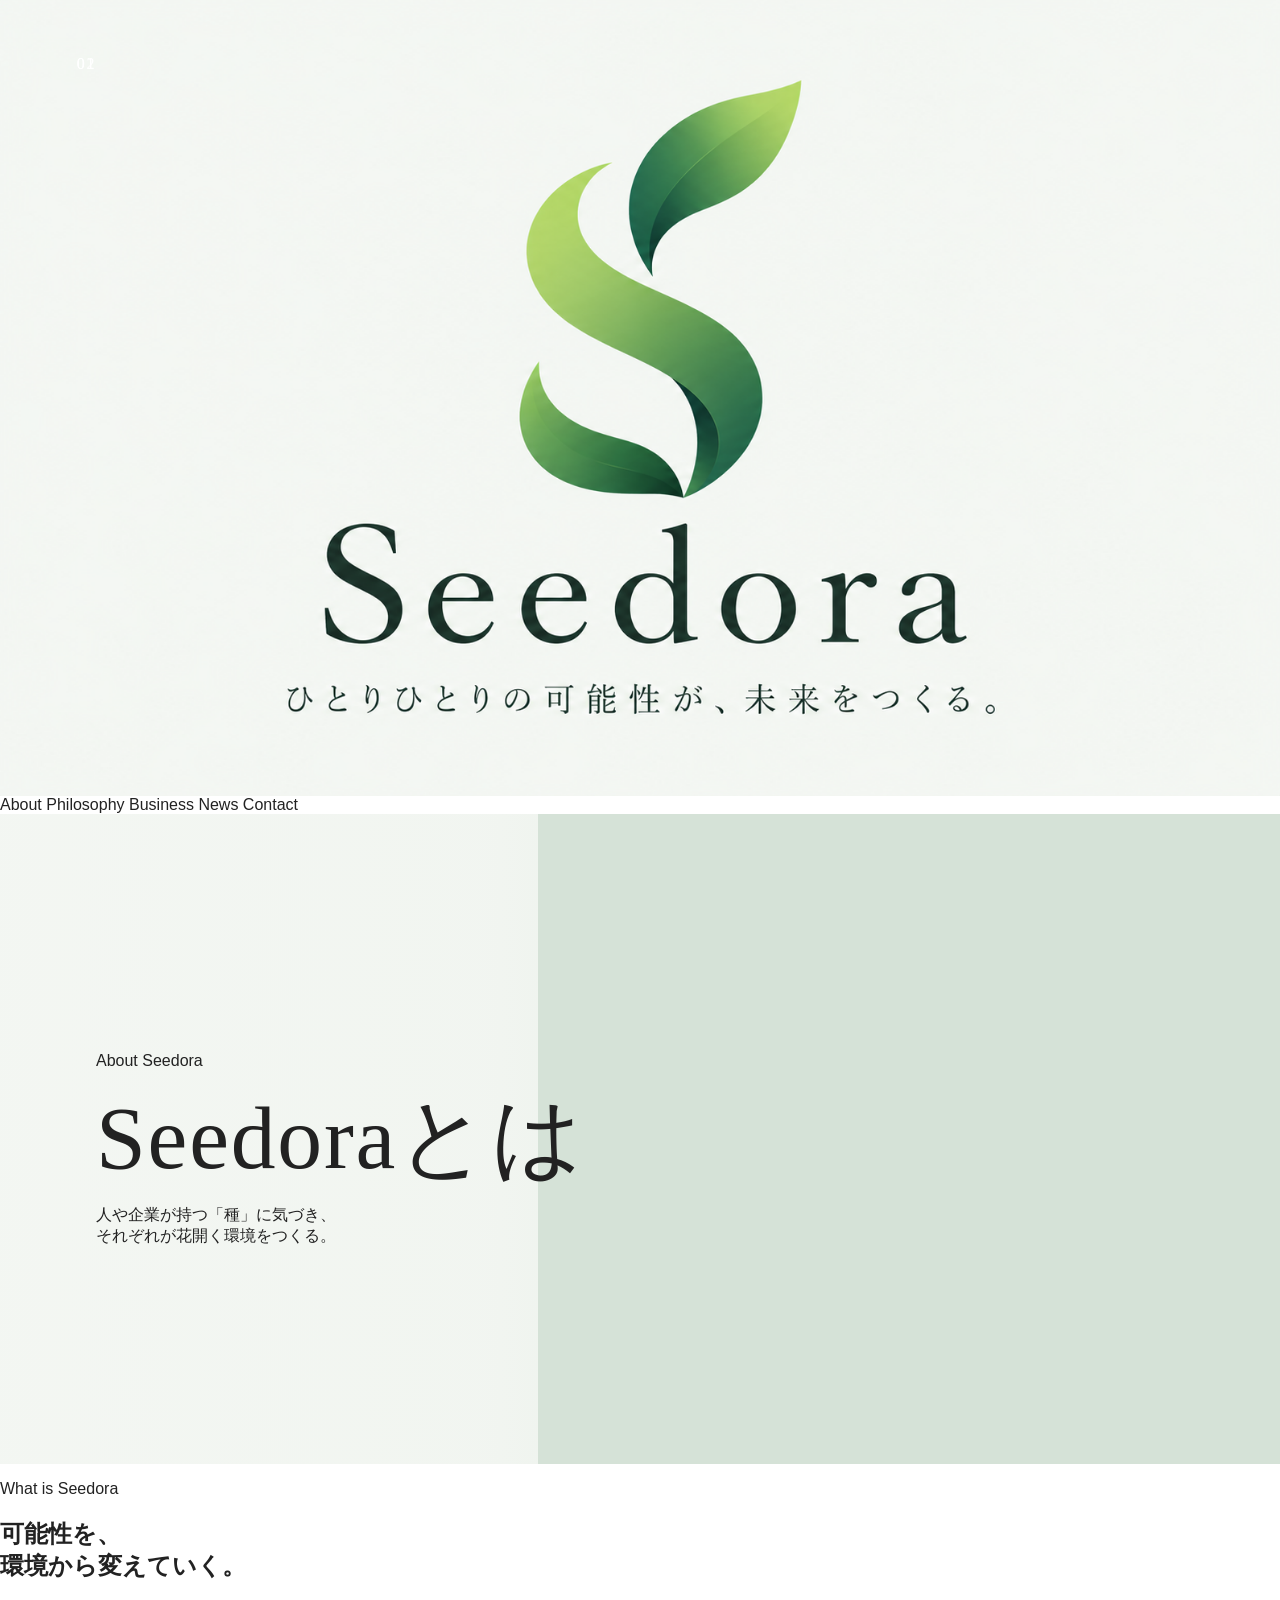
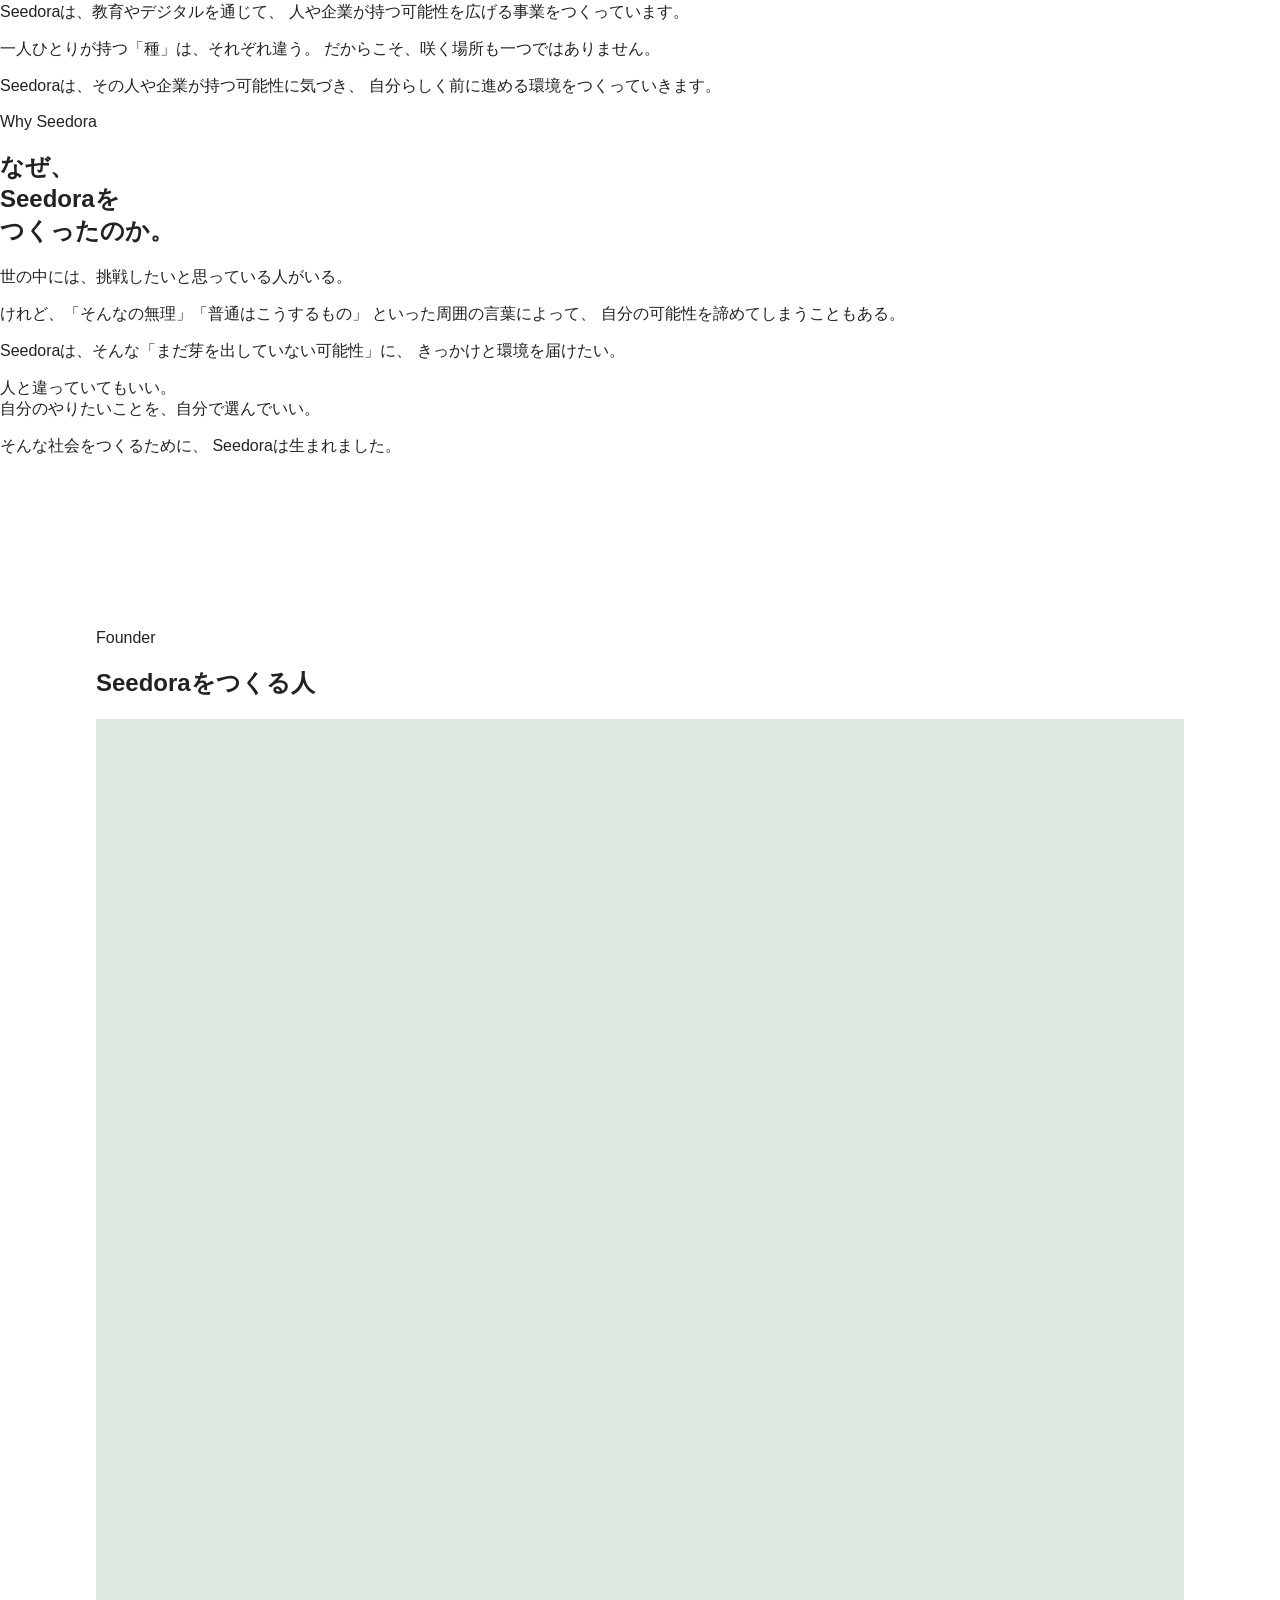
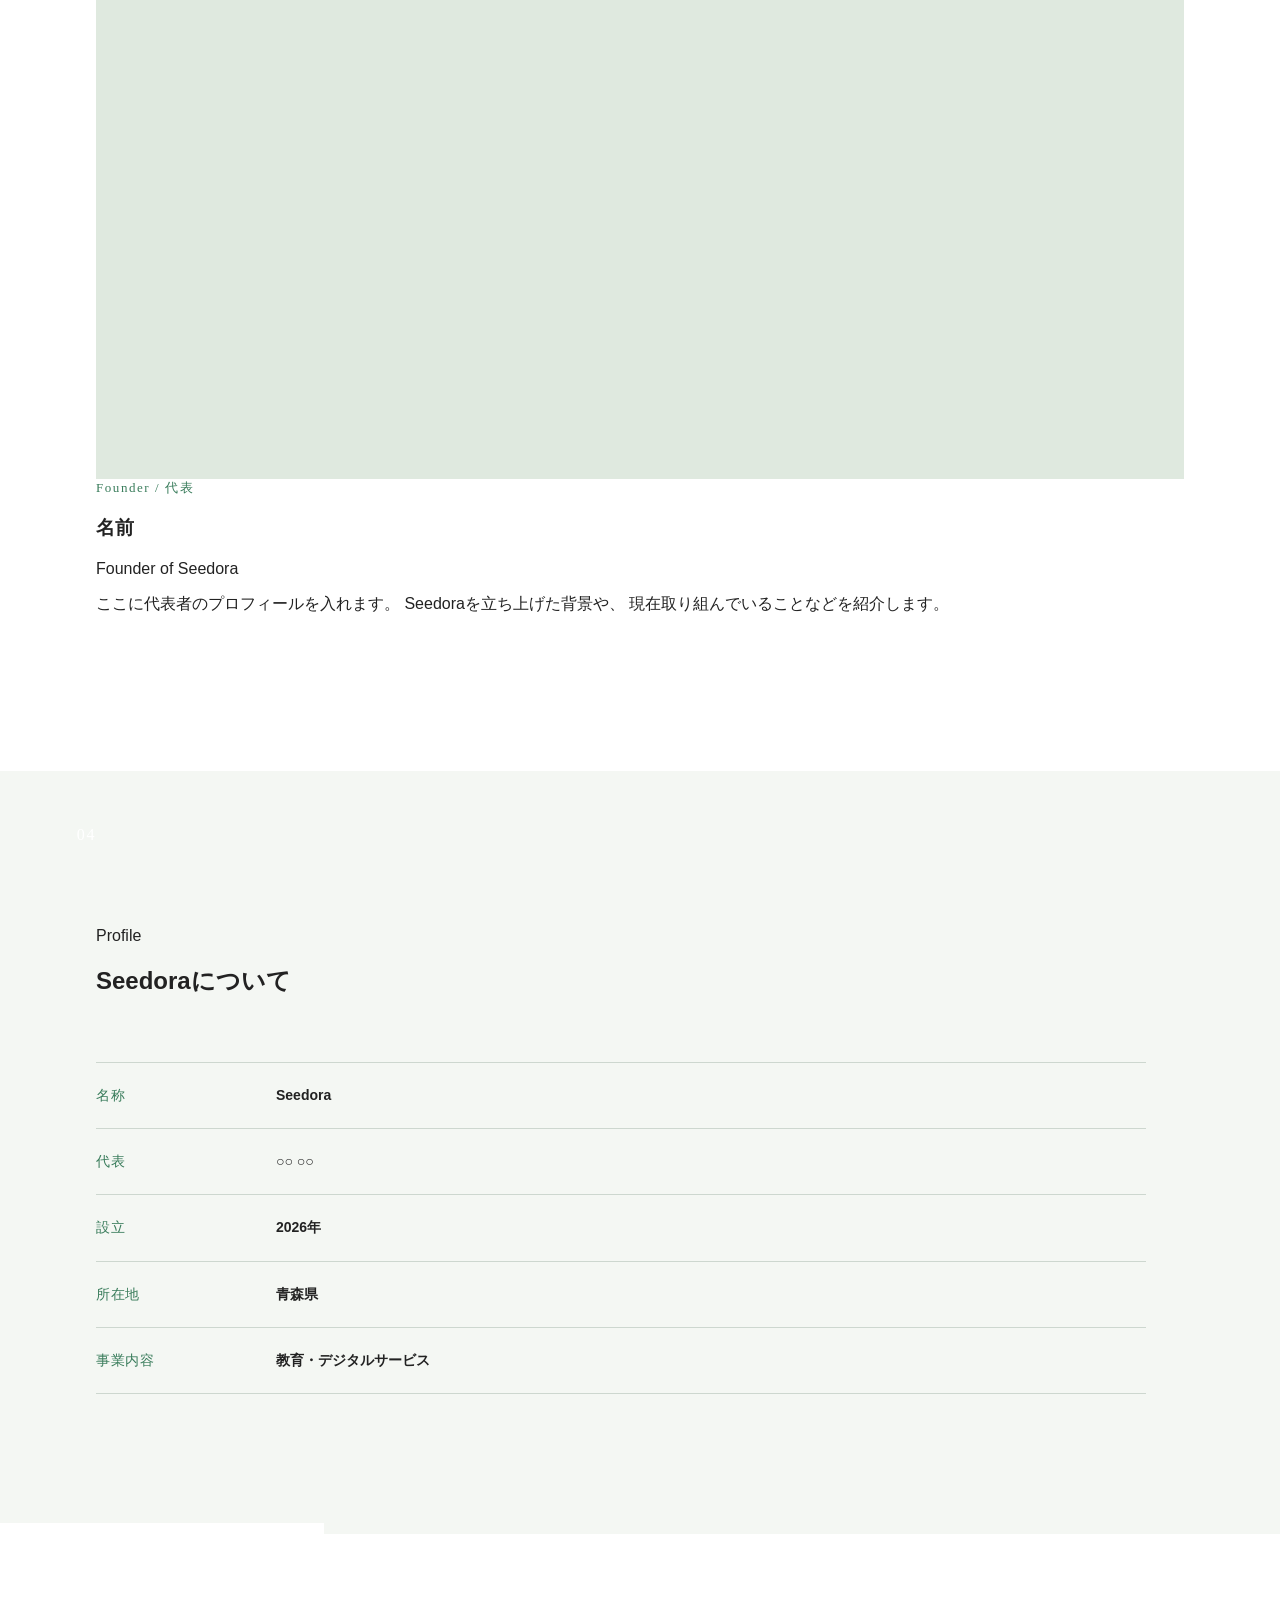
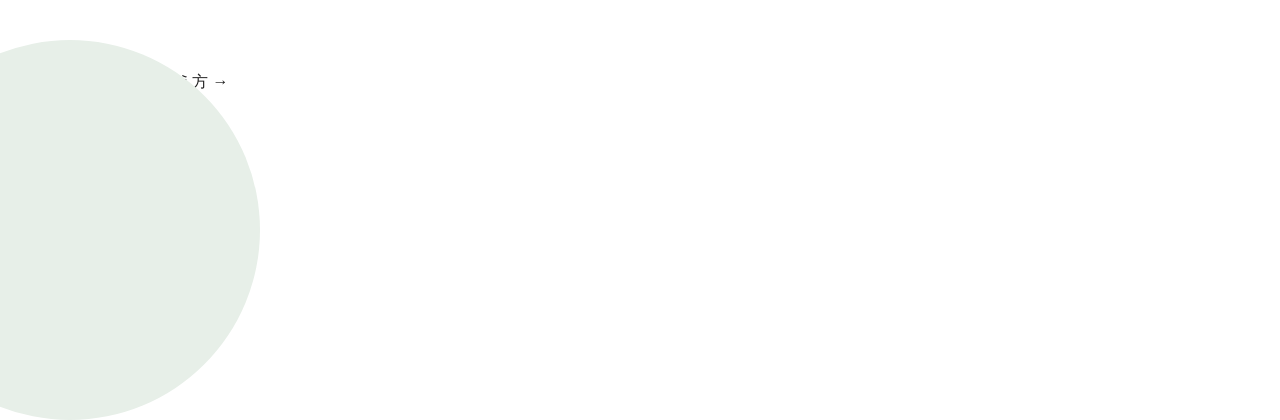
==== commit c63dc7a0: "Update about.html" ====
--- a/about.html
+++ b/about.html
@@ -2,7 +2,6 @@
 <html lang="ja">
 
 <head>
-
     <meta charset="UTF-8">
 
     <meta
@@ -25,43 +24,26 @@
 <body>
 
 
-<!-- =====================================================
+<!-- =========================
      HEADER
-===================================================== -->
+========================= -->
 
 <header class="site-header">
 
     <a href="index.html" class="site-logo">
-
         <img
             src="images/seedora-logo.png"
             alt="Seedora"
         >
-
     </a>
 
-
     <nav class="site-nav">
 
-        <a href="about.html">
-            About
-        </a>
-
-        <a href="philosophy.html">
-            Philosophy
-        </a>
-
-        <a href="business.html">
-            Business
-        </a>
-
-        <a href="news.html">
-            News
-        </a>
-
-        <a href="contact.html">
-            Contact
-        </a>
+        <a href="about.html">About</a>
+        <a href="philosophy.html">Philosophy</a>
+        <a href="business.html">Business</a>
+        <a href="news.html">News</a>
+        <a href="contact.html">Contact</a>
 
     </nav>
 
@@ -69,23 +51,24 @@
 
 
 
-<main>
-
-
-<!-- =====================================================
+<main class="about-page">
+
+
+<!-- =========================
      HERO
-===================================================== -->
+========================= -->
 
 <section class="about-hero">
 
-    <div class="about-hero-image">
+    <div class="about-hero-bg">
         <!-- 後で画像を入れる -->
     </div>
 
+    <div class="about-hero-overlay"></div>
 
     <div class="about-hero-content">
 
-        <p class="about-hero-label">
+        <p class="about-eyebrow">
             About Seedora
         </p>
 
@@ -95,7 +78,7 @@
 
         <div class="about-hero-line"></div>
 
-        <p class="about-hero-lead">
+        <p>
             人や企業が持つ「種」に気づき、<br>
             それぞれが花開く環境をつくる。
         </p>
@@ -106,25 +89,21 @@
 
 
 
-<!-- =====================================================
-     01 WHAT IS SEEDORA
-===================================================== -->
-
-<section class="about-intro">
-
-    <div class="about-section-number">
+<!-- =========================
+     01
+========================= -->
+
+<section class="about-block about-block-01">
+
+    <div class="about-number">
         01
     </div>
 
-
-    <div class="about-intro-inner">
-
-
-        <!-- TEXT -->
-
-        <div class="about-intro-content">
-
-            <p class="section-label">
+    <div class="about-block-inner">
+
+        <div class="about-copy">
+
+            <p class="about-label">
                 What is Seedora
             </p>
 
@@ -133,7 +112,7 @@
                 環境から変えていく。
             </h2>
 
-            <div class="about-text">
+            <div class="about-description">
 
                 <p>
                     Seedoraは、教育やデジタルを通じて、
@@ -155,49 +134,36 @@
         </div>
 
 
-        <!-- IMAGE -->
-
-        <div class="about-intro-image">
-
-            <!-- 後で画像を入れる -->
-
-        </div>
-
-
-    </div>
-
-</section>
-
-
-
-<!-- =====================================================
-     02 WHY SEEDORA
-===================================================== -->
-
-<section class="about-why">
-
-    <div class="about-section-number">
+        <div class="about-image about-image-01">
+            <!-- 画像を後で入れる -->
+        </div>
+
+    </div>
+
+</section>
+
+
+
+<!-- =========================
+     02
+========================= -->
+
+<section class="about-block about-block-02">
+
+    <div class="about-number">
         02
     </div>
 
-
-    <div class="about-why-inner">
-
-
-        <!-- IMAGE -->
-
-        <div class="about-why-image">
-
-            <!-- 後で画像を入れる -->
-
-        </div>
-
-
-        <!-- TEXT -->
-
-        <div class="about-why-content">
-
-            <p class="section-label">
+    <div class="about-block-inner">
+
+        <div class="about-image about-image-02">
+            <!-- 画像を後で入れる -->
+        </div>
+
+
+        <div class="about-copy">
+
+            <p class="about-label">
                 Why Seedora
             </p>
 
@@ -207,8 +173,7 @@
                 つくったのか。
             </h2>
 
-
-            <div class="about-story">
+            <div class="about-description">
 
                 <p>
                     世の中には、挑戦したいと思っている人がいる。
@@ -245,22 +210,21 @@
 
 
 
-<!-- =====================================================
+<!-- =========================
      03 FOUNDER
-===================================================== -->
+========================= -->
 
 <section class="about-founder">
 
-    <div class="about-section-number">
+    <div class="about-number">
         03
     </div>
 
-
     <div class="about-founder-inner">
 
-        <div class="about-founder-heading">
-
-            <p class="section-label">
+        <div class="about-heading">
+
+            <p class="about-label">
                 Founder
             </p>
 
@@ -271,21 +235,14 @@
         </div>
 
 
-        <div class="founder-profile">
-
-
-            <!-- IMAGE -->
+        <div class="founder-layout">
 
             <div class="founder-image">
-
-                <!-- 後で代表者の写真を入れる -->
-
-            </div>
-
-
-            <!-- PROFILE -->
-
-            <div class="founder-info">
+                <!-- 代表者画像を後で入れる -->
+            </div>
+
+
+            <div class="founder-content">
 
                 <p class="founder-role">
                     Founder / 代表
@@ -299,7 +256,8 @@
                     Founder of Seedora
                 </p>
 
-                <p class="founder-text">
+                <p class="founder-description">
+                    ここに代表者のプロフィールを入れます。
                     Seedoraを立ち上げた背景や、
                     現在取り組んでいることなどを紹介します。
                 </p>
@@ -314,25 +272,21 @@
 
 
 
-<!-- =====================================================
+<!-- =========================
      04 PROFILE
-===================================================== -->
+========================= -->
 
 <section class="about-profile">
 
-    <div class="about-section-number">
+    <div class="about-number">
         04
     </div>
 
-
     <div class="about-profile-inner">
 
-
-        <!-- TEXT -->
-
-        <div class="about-profile-heading">
-
-            <p class="section-label">
+        <div class="about-heading">
+
+            <p class="about-label">
                 Profile
             </p>
 
@@ -343,130 +297,84 @@
         </div>
 
 
-        <div class="about-profile-layout">
-
-
-            <!-- TABLE -->
+        <div class="profile-layout">
+
 
             <div class="profile-table">
 
-
                 <div class="profile-row">
-
-                    <span>
-                        名称
-                    </span>
-
-                    <span>
-                        Seedora
-                    </span>
-
+                    <span>名称</span>
+                    <strong>Seedora</strong>
                 </div>
 
-
                 <div class="profile-row">
-
-                    <span>
-                        代表
-                    </span>
-
-                    <span>
-                        ○○ ○○
-                    </span>
-
+                    <span>代表</span>
+                    <strong>○○ ○○</strong>
                 </div>
 
-
                 <div class="profile-row">
-
-                    <span>
-                        設立
-                    </span>
-
-                    <span>
-                        2026年
-                    </span>
-
+                    <span>設立</span>
+                    <strong>2026年</strong>
                 </div>
 
-
                 <div class="profile-row">
-
-                    <span>
-                        所在地
-                    </span>
-
-                    <span>
-                        青森県
-                    </span>
-
+                    <span>所在地</span>
+                    <strong>青森県</strong>
                 </div>
 
-
                 <div class="profile-row">
-
-                    <span>
-                        事業内容
-                    </span>
-
-                    <span>
-                        教育・デジタルサービス
-                    </span>
-
+                    <span>事業内容</span>
+                    <strong>教育・デジタルサービス</strong>
                 </div>
 
-
-            </div>
-
-
-            <!-- IMAGE -->
-
-            <div class="about-profile-image">
-
-                <!-- 後で横長画像を入れる -->
-
-            </div>
-
-
-        </div>
-
-    </div>
-
-</section>
-
-
-
-<!-- =====================================================
-     PHILOSOPHY LINK
-===================================================== -->
-
-<section class="about-philosophy-link">
-
-    <p class="section-label">
-        Philosophy
-    </p>
-
-
-    <h2>
-        種は、人それぞれ。<br>
-        咲く場所も、人それぞれ。
-    </h2>
-
-
-    <a
-        href="philosophy.html"
-        class="about-link"
-    >
-
-        <span>
-            私たちの考え方
-        </span>
-
-        <span>
-            →
-        </span>
-
-    </a>
+            </div>
+
+
+            <div class="about-image profile-image">
+                <!-- 画像を後で入れる -->
+            </div>
+
+        </div>
+
+    </div>
+
+</section>
+
+
+
+<!-- =========================
+     PHILOSOPHY
+========================= -->
+
+<section class="about-philosophy">
+
+    <div class="about-philosophy-inner">
+
+        <p class="about-label">
+            Philosophy
+        </p>
+
+        <h2>
+            種は、人それぞれ。<br>
+            咲く場所も、人それぞれ。
+        </h2>
+
+        <a
+            href="philosophy.html"
+            class="about-philosophy-link"
+        >
+
+            <span>
+                私たちの考え方
+            </span>
+
+            <span>
+                →
+            </span>
+
+        </a>
+
+    </div>
 
 </section>
 
@@ -475,9 +383,9 @@
 
 
 
-<!-- =====================================================
+<!-- =========================
      FOOTER
-===================================================== -->
+========================= -->
 
 <footer class="site-footer">
 
